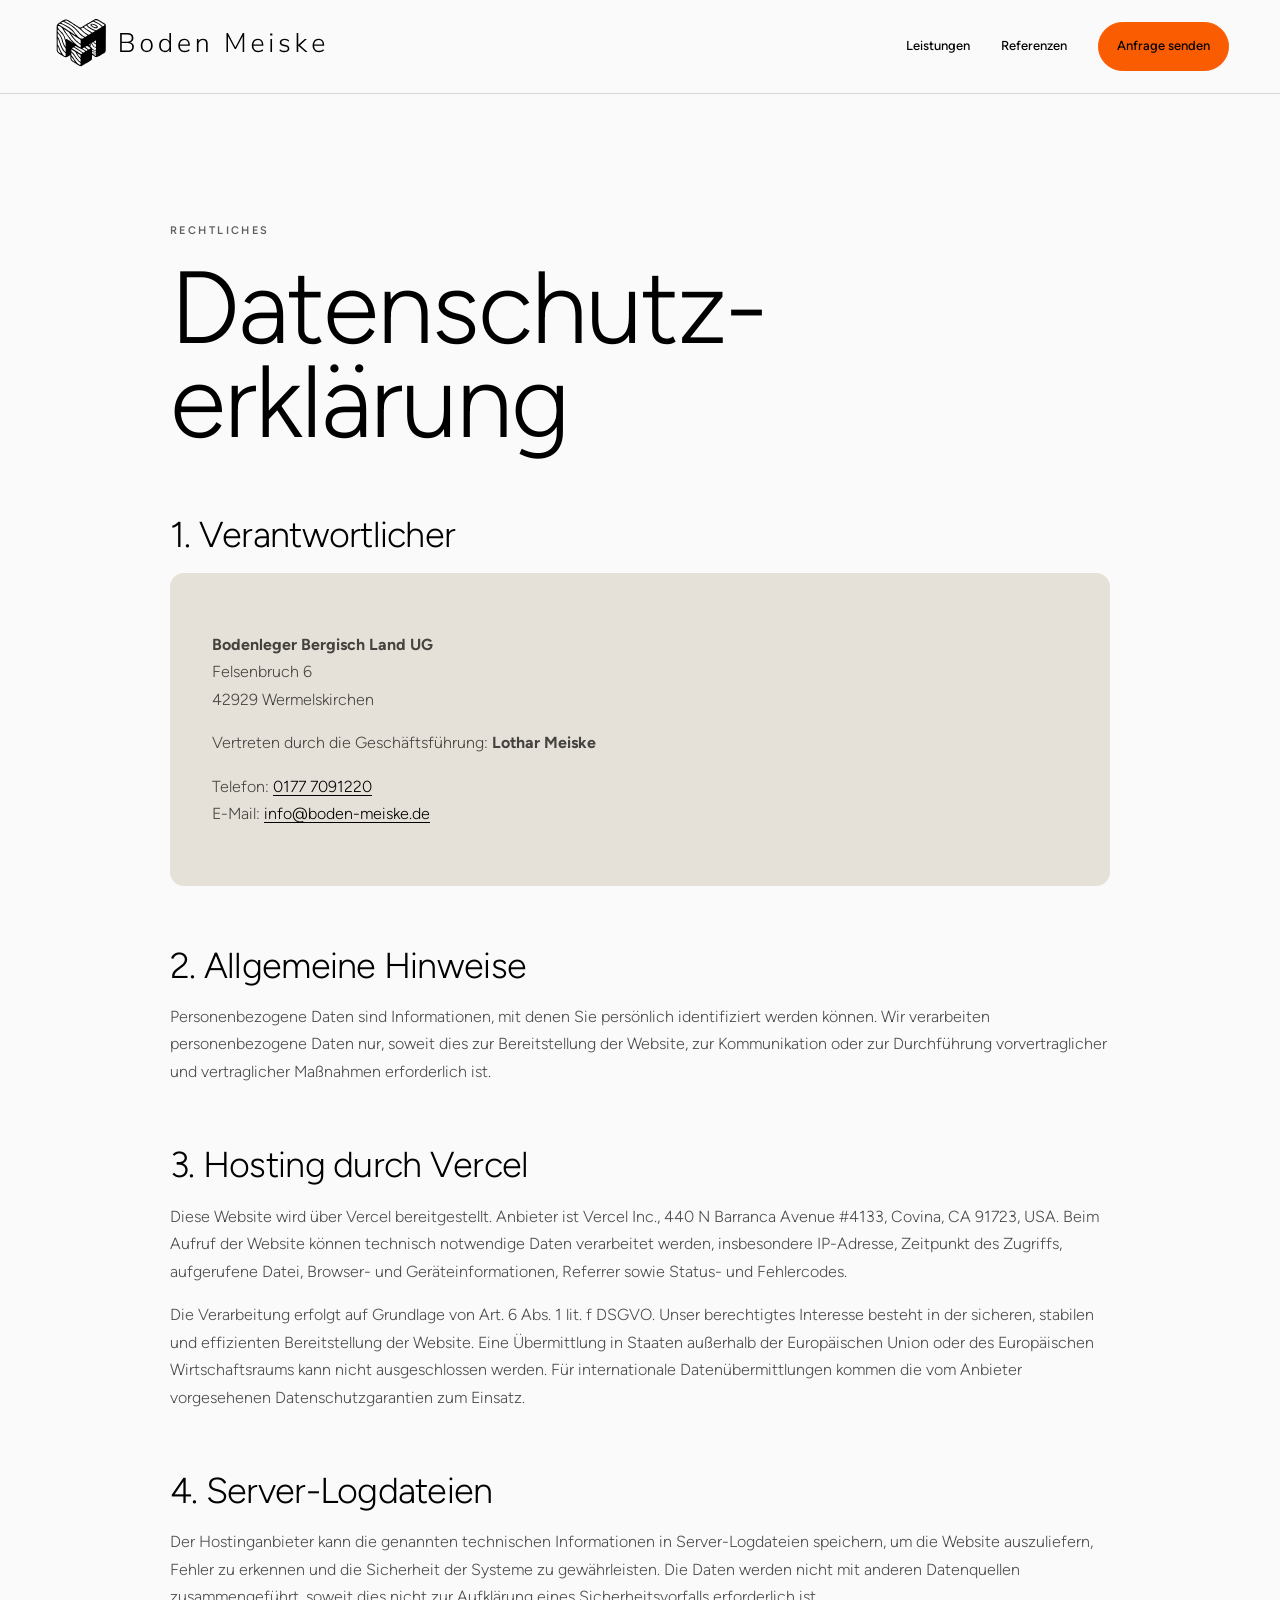
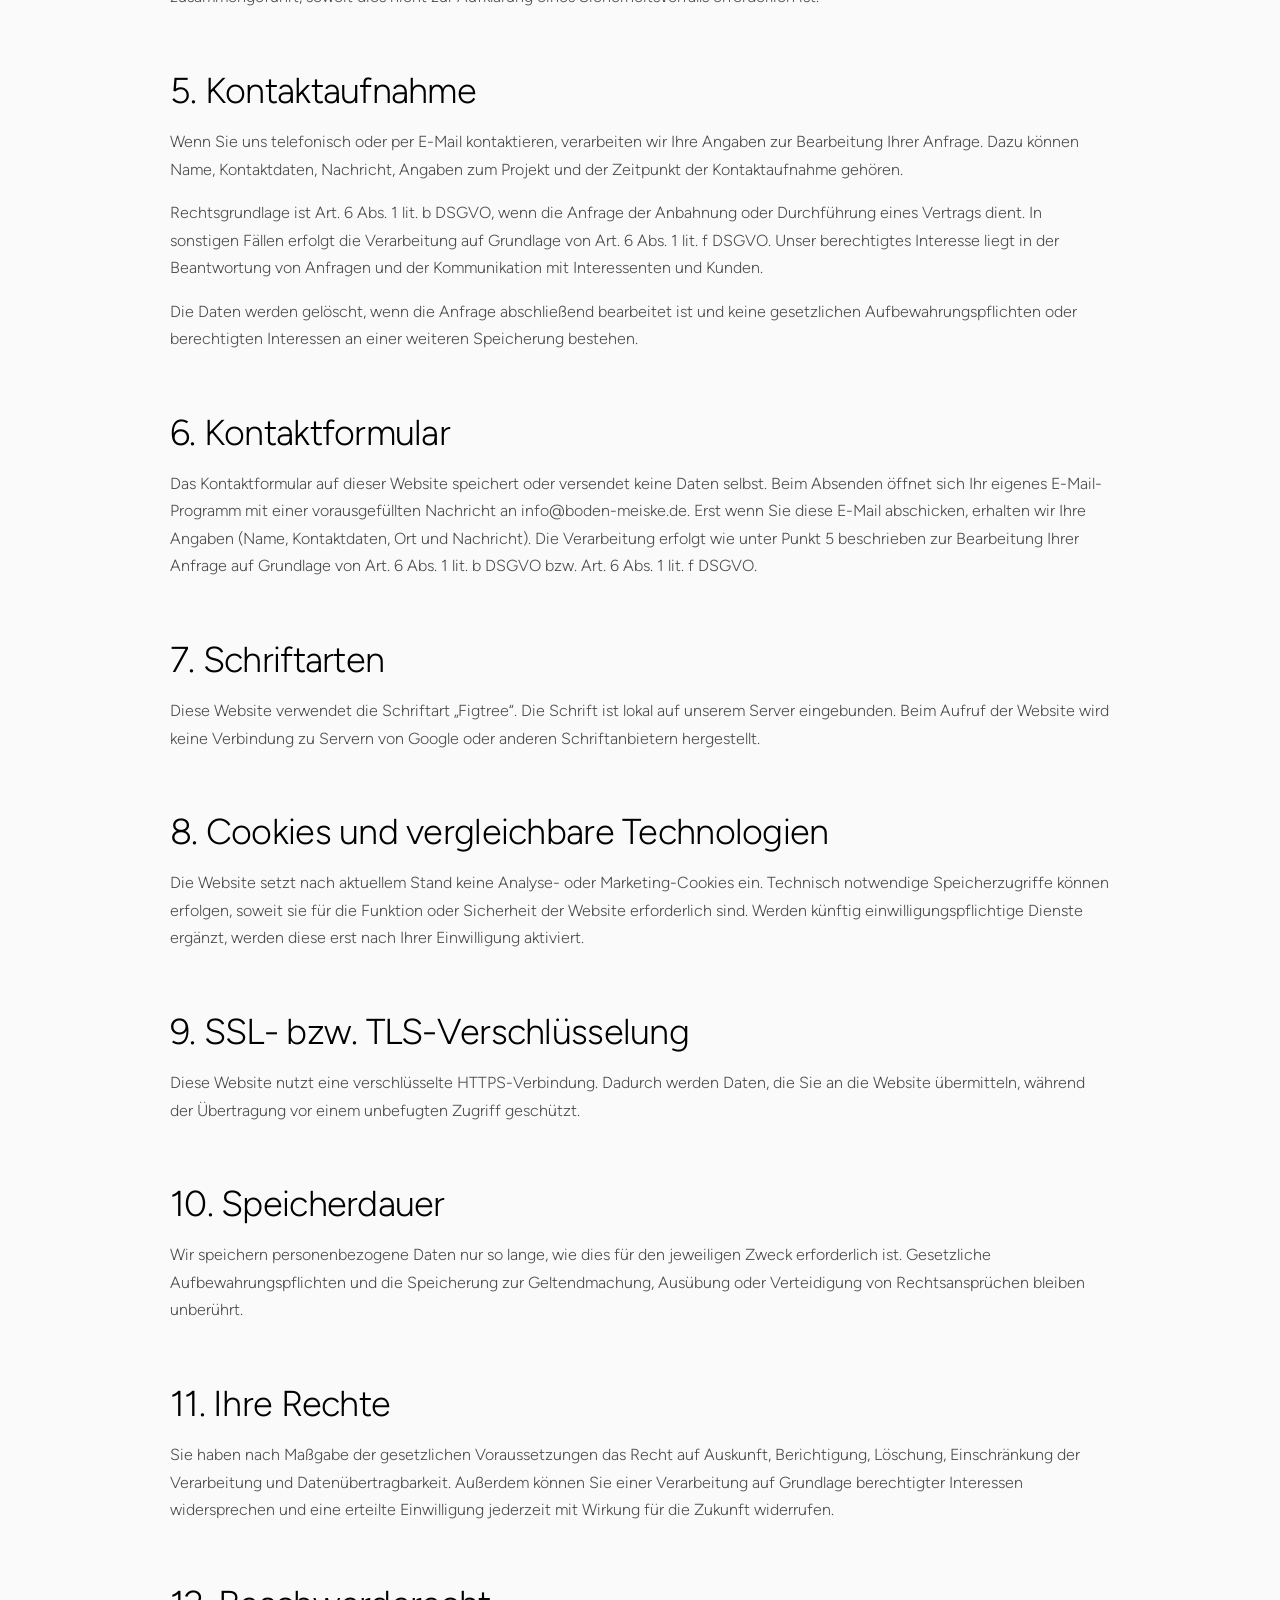
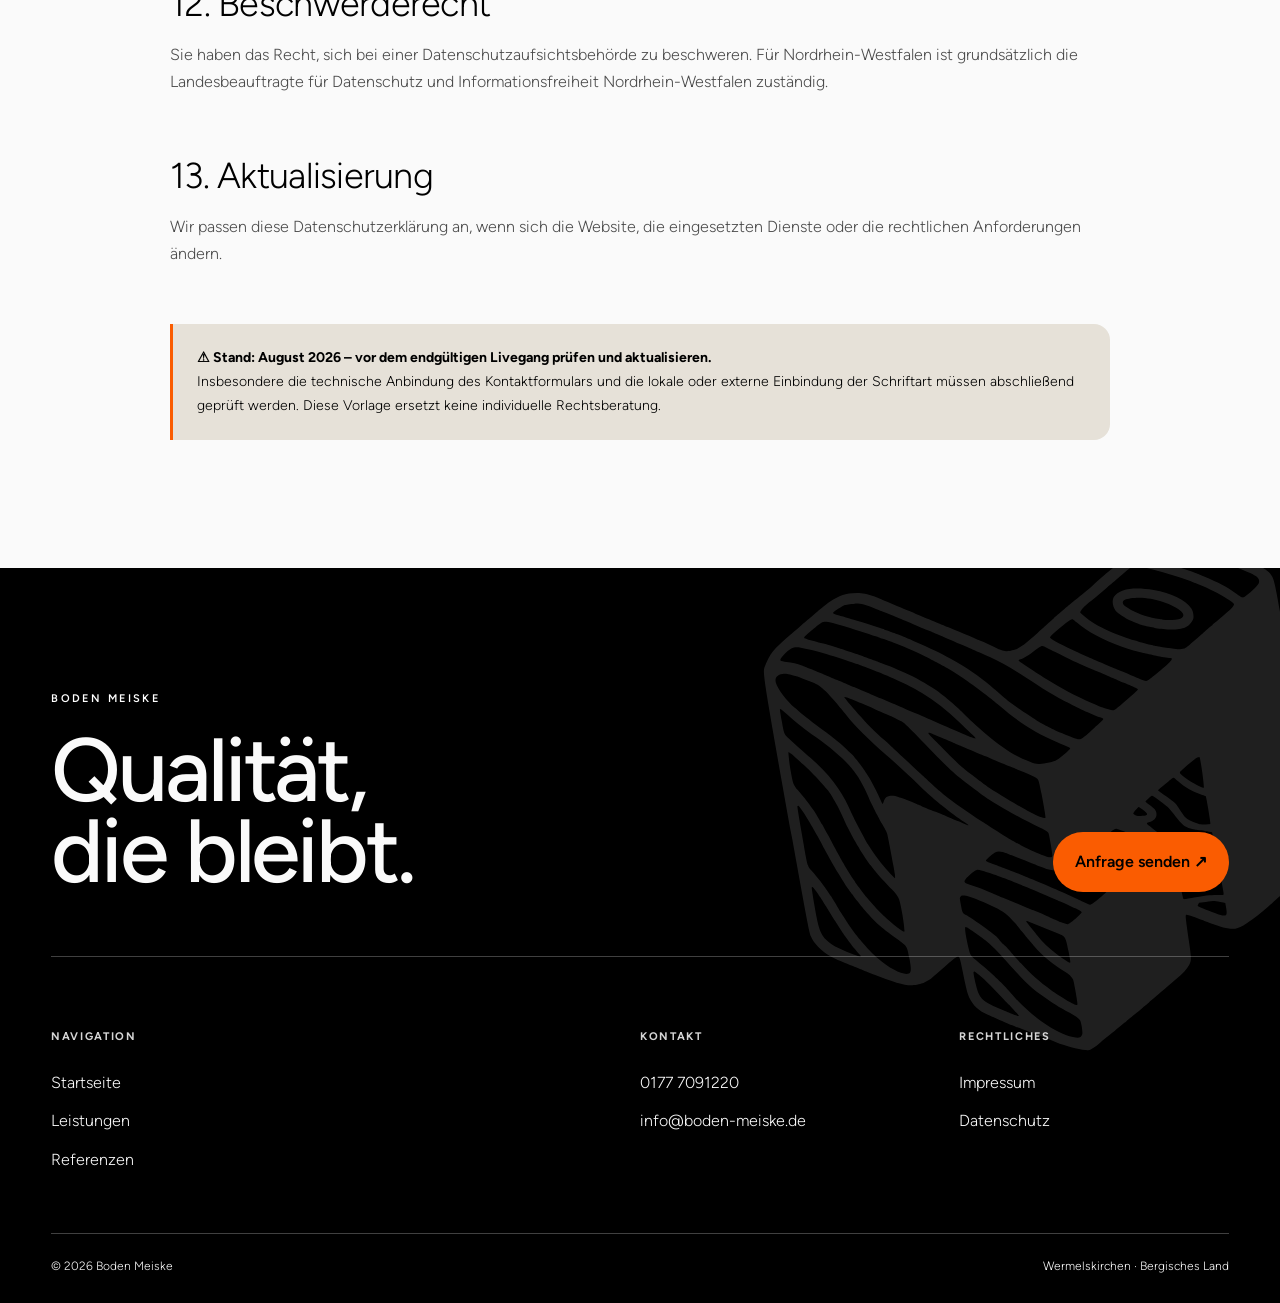
==== datenschutz.html @ 4553335b "v81: Header-Wortmarke weiter gesperrt (Nunito Sans Light), Logo-Cache-Version, Intro-Zitat fett ohne" ====
<!doctype html><html lang="de"><head><meta charset="utf-8"><meta name="viewport" content="width=device-width,initial-scale=1"><title>Datenschutz | Boden Meiske</title><meta name="robots" content="index,follow"><link rel="icon" type="image/svg+xml" href="./assets/logos/favicon.svg"><link rel="icon" type="image/png" sizes="32x32" href="./assets/logos/favicon-32.png"><link rel="apple-touch-icon" href="./assets/logos/apple-touch-icon.png"><link rel="stylesheet" href="./legal.css?v=61"></head><body>
<header class="legal-header"><a class="legal-brand" href="./index.html"><img src="./assets/logos/logo-horizontal.svg?v=81" alt="Boden Meiske" width="3152" height="659"></a><nav><a href="./index.html#leistungen">Leistungen</a><a href="./index.html#referenzen">Referenzen</a><a class="legal-cta" href="./index.html#kontakt">Anfrage senden</a></nav></header>
<main class="legal-main"><div class="eyebrow">Rechtliches</div><h1>Datenschutz&shy;erklärung</h1>
<h2>1. Verantwortlicher</h2><div class="legal-box"><p><strong>Bodenleger Bergisch Land UG</strong><br>Felsenbruch 6<br>42929 Wermelskirchen</p><p>Vertreten durch die Geschäftsführung: <strong>Lothar Meiske</strong></p><p>Telefon: <a href="tel:+491777091220">0177 7091220</a><br>E-Mail: <a href="mailto:info@boden-meiske.de">info@boden-meiske.de</a></p></div>
<h2>2. Allgemeine Hinweise</h2><p>Personenbezogene Daten sind Informationen, mit denen Sie persönlich identifiziert werden können. Wir verarbeiten personenbezogene Daten nur, soweit dies zur Bereitstellung der Website, zur Kommunikation oder zur Durchführung vorvertraglicher und vertraglicher Maßnahmen erforderlich ist.</p>
<h2>3. Hosting durch Vercel</h2><p>Diese Website wird über Vercel bereitgestellt. Anbieter ist Vercel Inc., 440 N Barranca Avenue #4133, Covina, CA 91723, USA. Beim Aufruf der Website können technisch notwendige Daten verarbeitet werden, insbesondere IP-Adresse, Zeitpunkt des Zugriffs, aufgerufene Datei, Browser- und Geräteinformationen, Referrer sowie Status- und Fehlercodes.</p><p>Die Verarbeitung erfolgt auf Grundlage von Art. 6 Abs. 1 lit. f DSGVO. Unser berechtigtes Interesse besteht in der sicheren, stabilen und effizienten Bereitstellung der Website. Eine Übermittlung in Staaten außerhalb der Europäischen Union oder des Europäischen Wirtschaftsraums kann nicht ausgeschlossen werden. Für internationale Datenübermittlungen kommen die vom Anbieter vorgesehenen Datenschutzgarantien zum Einsatz.</p>
<h2>4. Server-Logdateien</h2><p>Der Hostinganbieter kann die genannten technischen Informationen in Server-Logdateien speichern, um die Website auszuliefern, Fehler zu erkennen und die Sicherheit der Systeme zu gewährleisten. Die Daten werden nicht mit anderen Datenquellen zusammengeführt, soweit dies nicht zur Aufklärung eines Sicherheitsvorfalls erforderlich ist.</p>
<h2>5. Kontaktaufnahme</h2><p>Wenn Sie uns telefonisch oder per E-Mail kontaktieren, verarbeiten wir Ihre Angaben zur Bearbeitung Ihrer Anfrage. Dazu können Name, Kontaktdaten, Nachricht, Angaben zum Projekt und der Zeitpunkt der Kontaktaufnahme gehören.</p><p>Rechtsgrundlage ist Art. 6 Abs. 1 lit. b DSGVO, wenn die Anfrage der Anbahnung oder Durchführung eines Vertrags dient. In sonstigen Fällen erfolgt die Verarbeitung auf Grundlage von Art. 6 Abs. 1 lit. f DSGVO. Unser berechtigtes Interesse liegt in der Beantwortung von Anfragen und der Kommunikation mit Interessenten und Kunden.</p><p>Die Daten werden gelöscht, wenn die Anfrage abschließend bearbeitet ist und keine gesetzlichen Aufbewahrungspflichten oder berechtigten Interessen an einer weiteren Speicherung bestehen.</p>
<h2>6. Kontaktformular</h2><p>Das Kontaktformular auf dieser Website speichert oder versendet keine Daten selbst. Beim Absenden öffnet sich Ihr eigenes E-Mail-Programm mit einer vorausgefüllten Nachricht an info@boden-meiske.de. Erst wenn Sie diese E-Mail abschicken, erhalten wir Ihre Angaben (Name, Kontaktdaten, Ort und Nachricht). Die Verarbeitung erfolgt wie unter Punkt 5 beschrieben zur Bearbeitung Ihrer Anfrage auf Grundlage von Art. 6 Abs. 1 lit. b DSGVO bzw. Art. 6 Abs. 1 lit. f DSGVO.</p><h2>7. Schriftarten</h2><p>Diese Website verwendet die Schriftart „Figtree“. Die Schrift ist lokal auf unserem Server eingebunden. Beim Aufruf der Website wird keine Verbindung zu Servern von Google oder anderen Schriftanbietern hergestellt.</p><h2>8. Cookies und vergleichbare Technologien</h2><p>Die Website setzt nach aktuellem Stand keine Analyse- oder Marketing-Cookies ein. Technisch notwendige Speicherzugriffe können erfolgen, soweit sie für die Funktion oder Sicherheit der Website erforderlich sind. Werden künftig einwilligungspflichtige Dienste ergänzt, werden diese erst nach Ihrer Einwilligung aktiviert.</p>
<h2>9. SSL- bzw. TLS-Verschlüsselung</h2><p>Diese Website nutzt eine verschlüsselte HTTPS-Verbindung. Dadurch werden Daten, die Sie an die Website übermitteln, während der Übertragung vor einem unbefugten Zugriff geschützt.</p>
<h2>10. Speicherdauer</h2><p>Wir speichern personenbezogene Daten nur so lange, wie dies für den jeweiligen Zweck erforderlich ist. Gesetzliche Aufbewahrungspflichten und die Speicherung zur Geltendmachung, Ausübung oder Verteidigung von Rechtsansprüchen bleiben unberührt.</p>
<h2>11. Ihre Rechte</h2><p>Sie haben nach Maßgabe der gesetzlichen Voraussetzungen das Recht auf Auskunft, Berichtigung, Löschung, Einschränkung der Verarbeitung und Datenübertragbarkeit. Außerdem können Sie einer Verarbeitung auf Grundlage berechtigter Interessen widersprechen und eine erteilte Einwilligung jederzeit mit Wirkung für die Zukunft widerrufen.</p>
<h2>12. Beschwerderecht</h2><p>Sie haben das Recht, sich bei einer Datenschutzaufsichtsbehörde zu beschweren. Für Nordrhein-Westfalen ist grundsätzlich die Landesbeauftragte für Datenschutz und Informationsfreiheit Nordrhein-Westfalen zuständig.</p>
<h2>13. Aktualisierung</h2><p>Wir passen diese Datenschutzerklärung an, wenn sich die Website, die eingesetzten Dienste oder die rechtlichen Anforderungen ändern.</p>
<div class="note note-attention"><strong>⚠ Stand: August 2026 – vor dem endgültigen Livegang prüfen und aktualisieren.</strong><br>Insbesondere die technische Anbindung des Kontaktformulars und die lokale oder externe Einbindung der Schriftart müssen abschließend geprüft werden. Diese Vorlage ersetzt keine individuelle Rechtsberatung.</div></main>
<footer class="legal-footer"><img class="legal-footer-symbol" src="./assets/logos/symbol-white.svg" alt="" width="682" height="659" loading="lazy" decoding="async"><div class="legal-footer-top"><div><span class="eyebrow">Boden Meiske</span><h2>Qualität,<br>die bleibt.</h2></div><a class="legal-footer-button" href="./index.html#kontakt">Anfrage senden ↗</a></div><div class="legal-footer-grid"><div><h3>Navigation</h3><a href="./index.html">Startseite</a><a href="./index.html#leistungen">Leistungen</a><a href="./index.html#referenzen">Referenzen</a></div><div><h3>Kontakt</h3><a href="tel:+491777091220">0177 7091220</a><a href="mailto:info@boden-meiske.de">info@boden-meiske.de</a></div><div><h3>Rechtliches</h3><a href="./impressum.html">Impressum</a><a href="./datenschutz.html">Datenschutz</a></div></div><div class="legal-footer-bottom"><span>© 2026 Boden Meiske</span><span>Wermelskirchen · Bergisches Land</span></div></footer><button class="legal-back-to-top" type="button" aria-label="Zurück zum Seitenanfang" title="Nach oben">↑</button><script>const b=document.querySelector('.legal-back-to-top');const u=()=>b.classList.toggle('visible',scrollY>500);addEventListener('scroll',u,{passive:true});u();b.addEventListener('click',()=>scrollTo({top:0,behavior:'smooth'}));</script></body></html>
---- legal.css ----
@font-face{font-family:Figtree;font-style:normal;font-weight:300 900;font-display:swap;src:url('./assets/fonts/figtree-latin.woff2') format('woff2')}@font-face{font-family:Inter;font-style:normal;font-weight:100 900;font-display:swap;src:url('./assets/fonts/inter-latin.woff2') format('woff2')}
:root{--red:#AB3620;--ink:#181A18;--paper:#D8DAD8;--line:rgba(0,0,0,.13);--pad:clamp(22px,4vw,64px)}
*{box-sizing:border-box}img{max-width:100%;height:auto}html{scroll-behavior:smooth}body{margin:0;background:var(--paper);color:var(--ink);font-family:Figtree,Arial,sans-serif;line-height:1.72;-webkit-font-smoothing:antialiased}a{color:inherit;text-decoration:none}.legal-header{height:94px;padding:18px var(--pad);display:flex;justify-content:space-between;align-items:center;border-bottom:1px solid var(--line);background:rgba(216,218,216,.94);backdrop-filter:blur(18px);position:sticky;top:0;z-index:50}.legal-brand img{width:clamp(230px,22vw,390px);max-height:64px;object-fit:contain;object-position:left}.legal-header nav{display:flex;align-items:center;gap:clamp(18px,2.4vw,38px);font-size:13px;font-weight:500}.legal-header nav a:hover{opacity:.55}.legal-cta{border:1px solid var(--ink);border-radius:999px;padding:12px 18px}.legal-main{width:min(940px,calc(100% - 44px));margin:0 auto;padding:clamp(80px,10vw,140px) 0}.eyebrow{font-size:11px;text-transform:uppercase;letter-spacing:.18em;color:var(--red);font-weight:600}.legal-main h1{hyphens:manual;overflow-wrap:break-word;font-size:clamp(44px,8vw,110px);line-height:.92;letter-spacing:-.04em;font-weight:500;margin:20px 0 64px}.legal-main h2{font-size:clamp(24px,3vw,36px);line-height:1.2;letter-spacing:-.025em;font-weight:500;margin:58px 0 16px}.legal-main h3{font-size:18px;margin:32px 0 10px}.legal-main p,.legal-main li{font-size:16px;color:rgba(0,0,0,.72)}.legal-main a{color:var(--red)}.legal-box{padding:clamp(26px,4vw,42px);background:#fff;border:1px solid var(--line);border-radius:28px;box-shadow:0 25px 70px -58px rgba(0,0,0,.5)}.note{margin-top:56px;padding:22px 24px;border-left:3px solid var(--red);background:rgba(171,54,32,.05);font-size:14px;border-radius:0 16px 16px 0}.note-attention{border-left-color:#ff2d8d;background:rgba(255,45,141,.10);color:#9c1454;box-shadow:0 0 0 1px rgba(255,45,141,.18)}.note-attention strong{color:#a8004f}.legal-footer{position:relative;overflow:hidden;background:var(--ink);color:white;padding:clamp(80px,9vw,130px) var(--pad) 26px}.legal-footer-symbol{position:absolute;width:min(50vw,680px);right:-7%;top:-10%;opacity:.12;transform:rotate(-10deg)}.legal-footer-top{position:relative;display:flex;justify-content:space-between;align-items:end;padding-bottom:64px}.legal-footer-top h2{font-size:clamp(58px,7vw,106px);line-height:.91;letter-spacing:-.035em;font-weight:500;margin:18px 0 0}.legal-footer-top .eyebrow{color:white}.legal-footer-button{background:white;color:var(--ink);border-radius:999px;padding:16px 22px;font-weight:600}.legal-footer-grid{position:relative;display:grid;grid-template-columns:2fr 1fr 1fr;gap:50px;padding:60px 0;border-top:1px solid rgba(255,255,255,.25)}.legal-footer-grid>div{display:flex;flex-direction:column;align-items:flex-start;gap:11px}.legal-footer-grid h3{font-size:11px;text-transform:uppercase;letter-spacing:.15em;opacity:.85}.legal-footer-bottom{display:flex;justify-content:space-between;border-top:1px solid rgba(255,255,255,.25);padding-top:22px;font-size:12px}
@media(max-width:800px){.legal-header{height:76px}.legal-brand img{width:210px}.legal-header nav a:not(.legal-cta){display:none}.legal-main{padding-top:70px}.legal-footer-top{align-items:flex-start;flex-direction:column;gap:36px}.legal-footer-grid{grid-template-columns:1fr 1fr}.legal-footer-symbol{width:80vw}}@media(max-width:560px){.legal-header nav{display:none}.legal-footer-grid{grid-template-columns:1fr}.legal-footer-bottom{flex-direction:column;gap:8px}.legal-footer-button{width:100%;text-align:center}}

.legal-back-to-top{position:fixed;z-index:140;right:clamp(18px,2.5vw,34px);bottom:clamp(18px,2.5vw,34px);width:52px;height:52px;border-radius:50%;border:1px solid rgba(255,255,255,.34);background:#AB3620;color:#fff;font-size:21px;display:grid;place-items:center;box-shadow:0 16px 38px rgba(0,0,0,.18);cursor:pointer;opacity:0;visibility:hidden;transform:translateY(16px) scale(.92);transition:.3s ease}.legal-back-to-top.visible{opacity:1;visibility:visible;transform:none}.legal-back-to-top:hover{transform:translateY(-4px);background:#8E2C1A}@media(max-width:700px){.legal-back-to-top{width:46px;height:46px}}

/* v30 Breite Bildschirme: proportional zur Fensterbreite (Referenz 1440px) */
@media(min-width:1500px){
:root{--u:calc(100vw / 1440);--pad:calc(64 * var(--u))}
.legal-header{height:calc(94 * var(--u))}.legal-brand img{width:calc(317 * var(--u));max-height:calc(64 * var(--u))}
.legal-header nav{font-size:calc(13 * var(--u));gap:calc(38 * var(--u))}
.eyebrow{font-size:calc(11 * var(--u))}
.legal-main{width:calc(940 * var(--u))}
.legal-main h1{font-size:calc(110 * var(--u))}.legal-main h2{font-size:calc(36 * var(--u))}.legal-main p,.legal-main li{font-size:calc(16 * var(--u))}.legal-main h3{font-size:calc(18 * var(--u))}
.legal-footer-grid h3{font-size:calc(11 * var(--u))}.legal-footer-bottom{font-size:calc(12 * var(--u))}
}

/* v61 Palette, hell */
:root{--red:#000;--ink:#000;--paper:#FAFAFA;--line:rgba(0,0,0,.14)}
body{font-weight:300}
.legal-header{background:rgba(250,250,250,.92);border-color:var(--line)}
.legal-cta{background:#FA5C01;color:#000;border-color:#FA5C01}
.legal-main h1,.legal-main h2{font-weight:300;letter-spacing:-.02em}
.legal-main p,.legal-main li{color:rgba(0,0,0,.7)}
.legal-main a{color:#000;text-decoration:underline;text-underline-offset:3px}
.legal-box{background:#E6E1D8;border:0;box-shadow:none;border-radius:14px}
.eyebrow{color:rgba(0,0,0,.62);letter-spacing:.22em}
.note,.note-attention{background:#E6E1D8;border-left-color:#FA5C01;color:#000;box-shadow:none}
.note-attention strong{color:#000}
.legal-footer{background:#000;color:#FAFAFA}
.legal-footer-button{background:#FA5C01;color:#000}
.legal-back-to-top{background:#000;color:#FAFAFA}
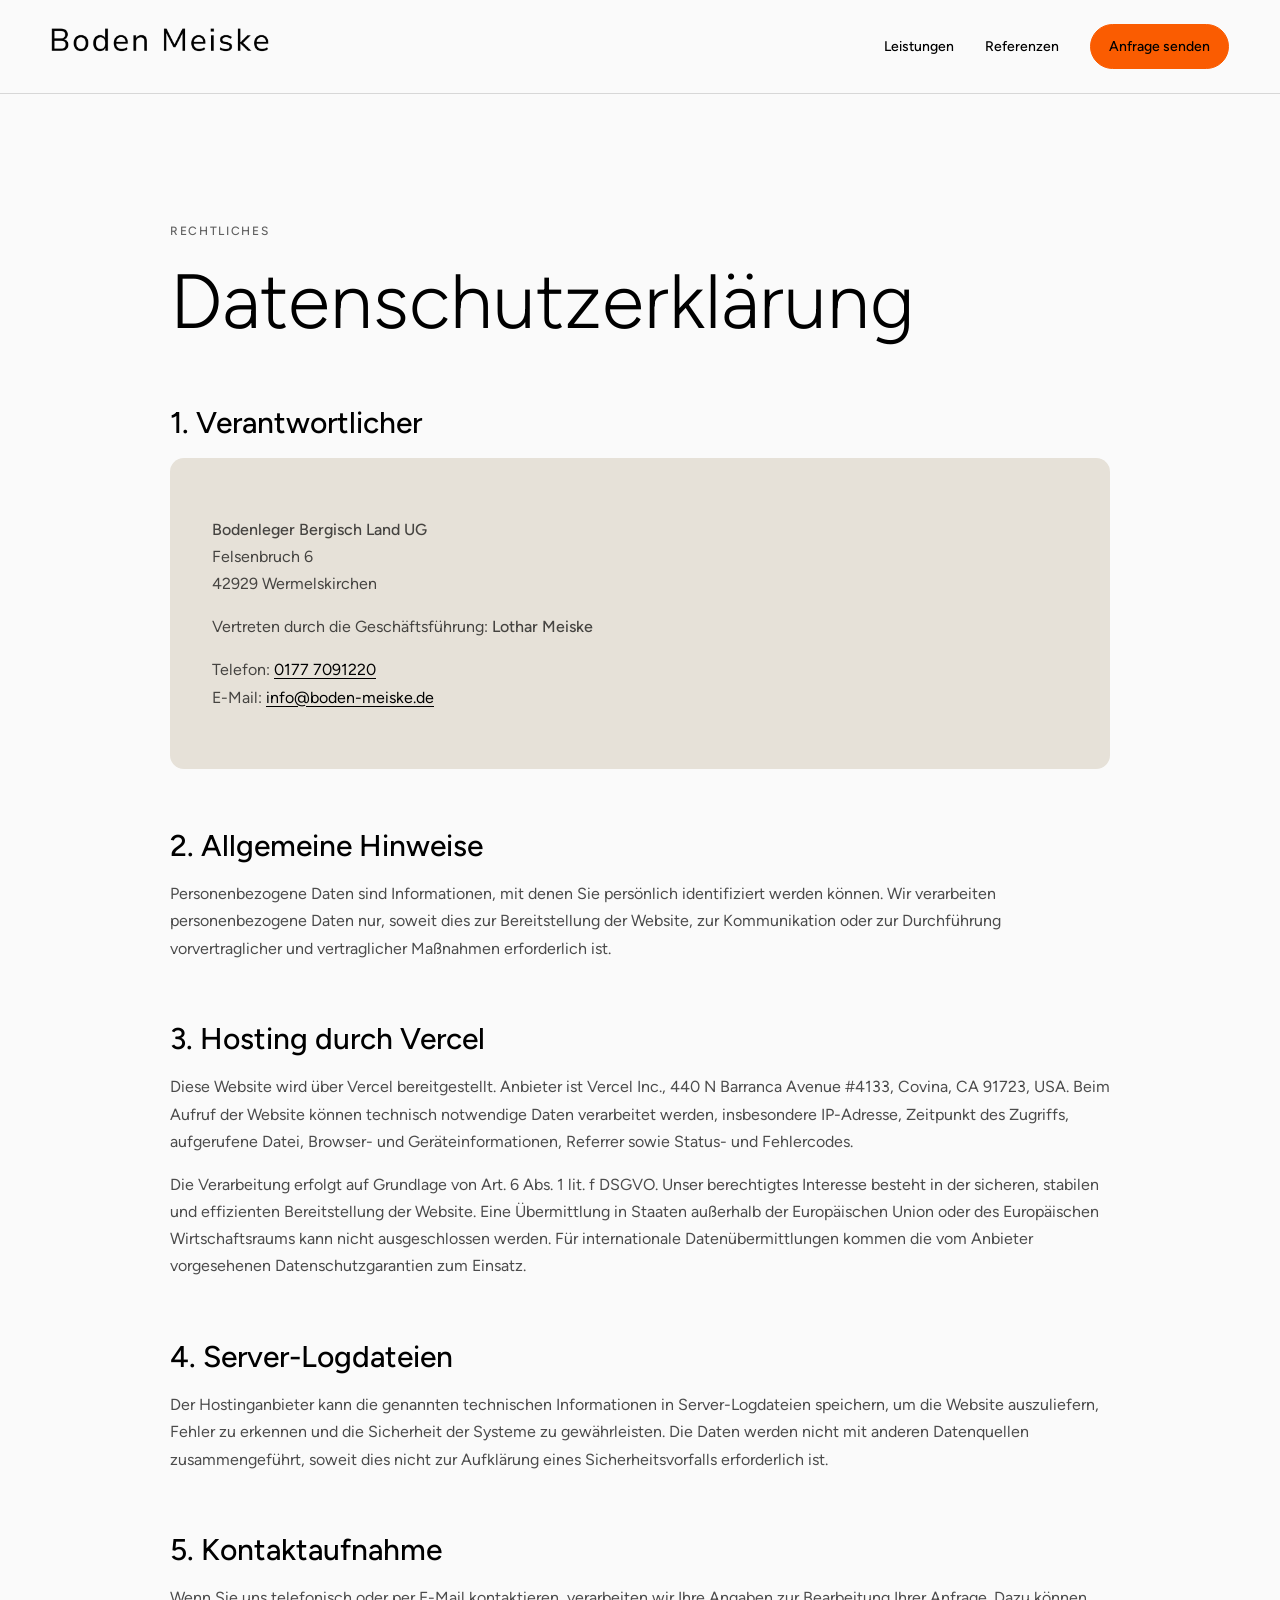
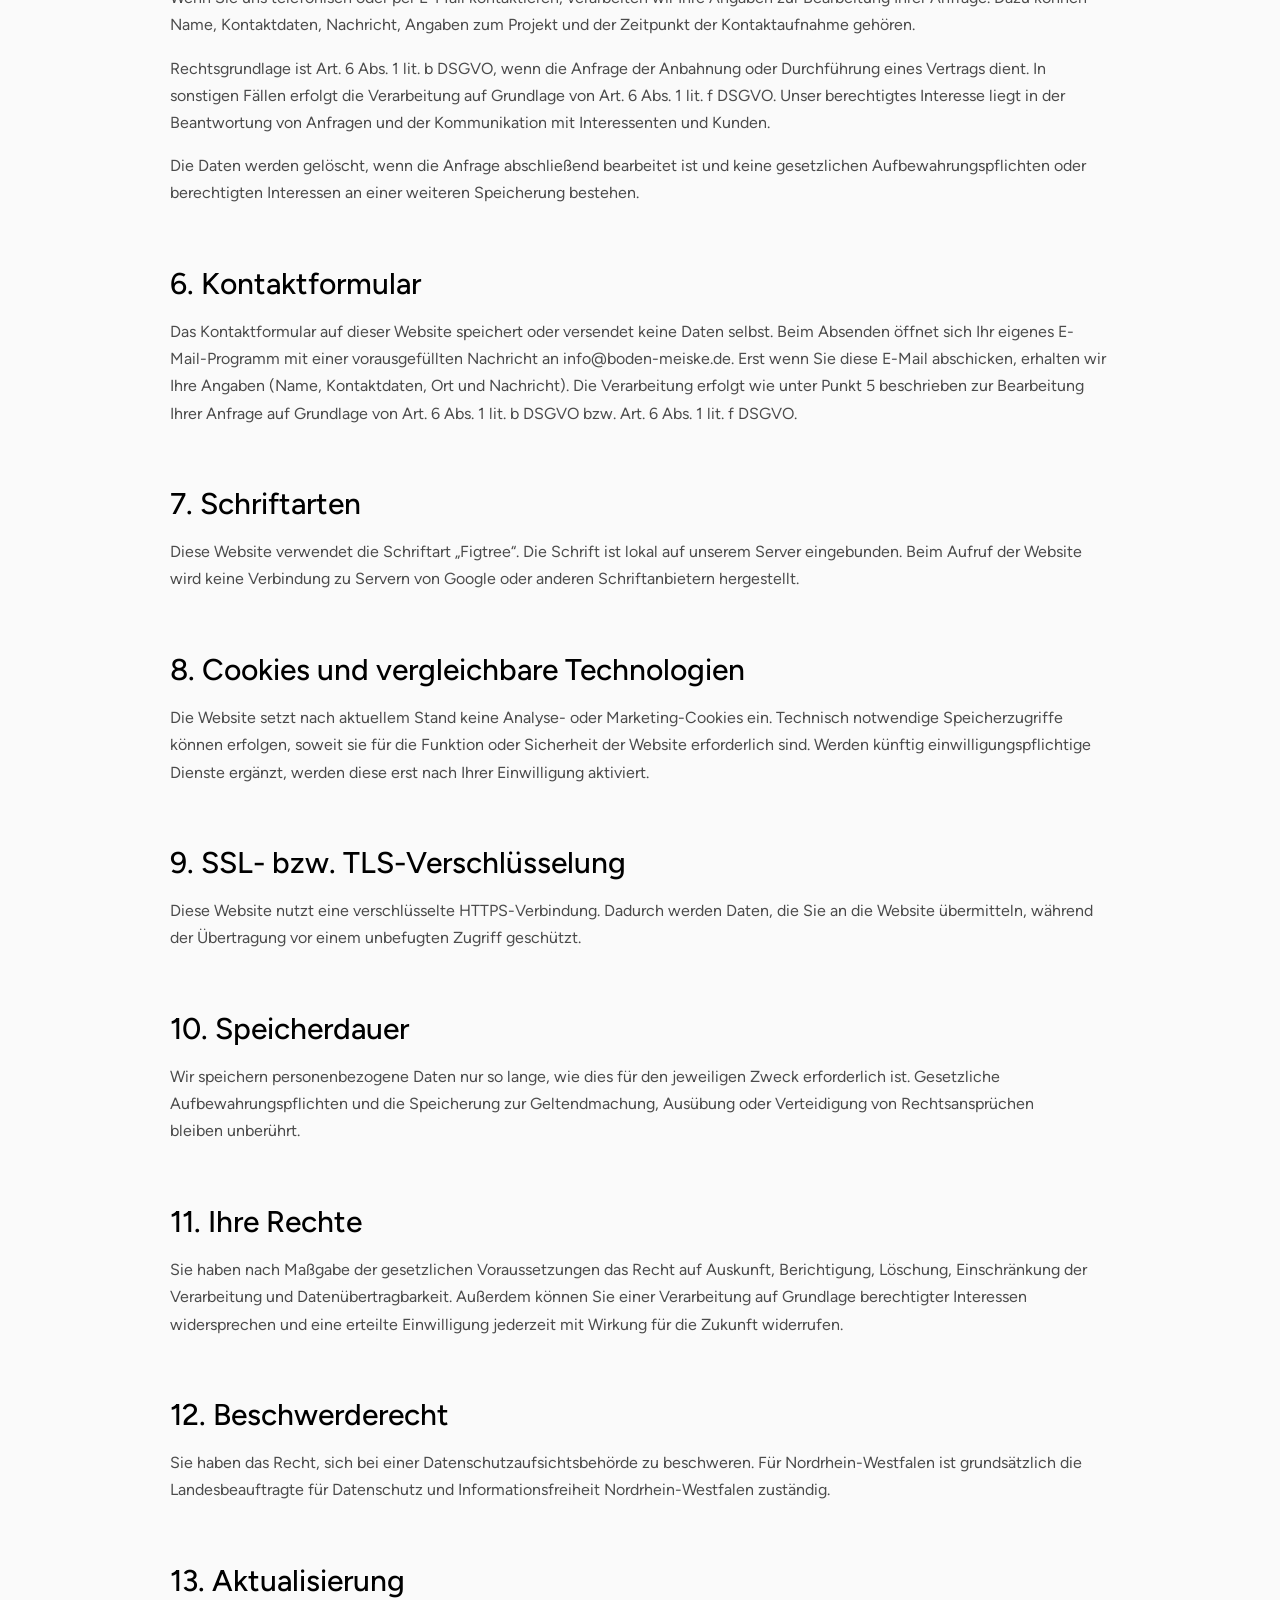
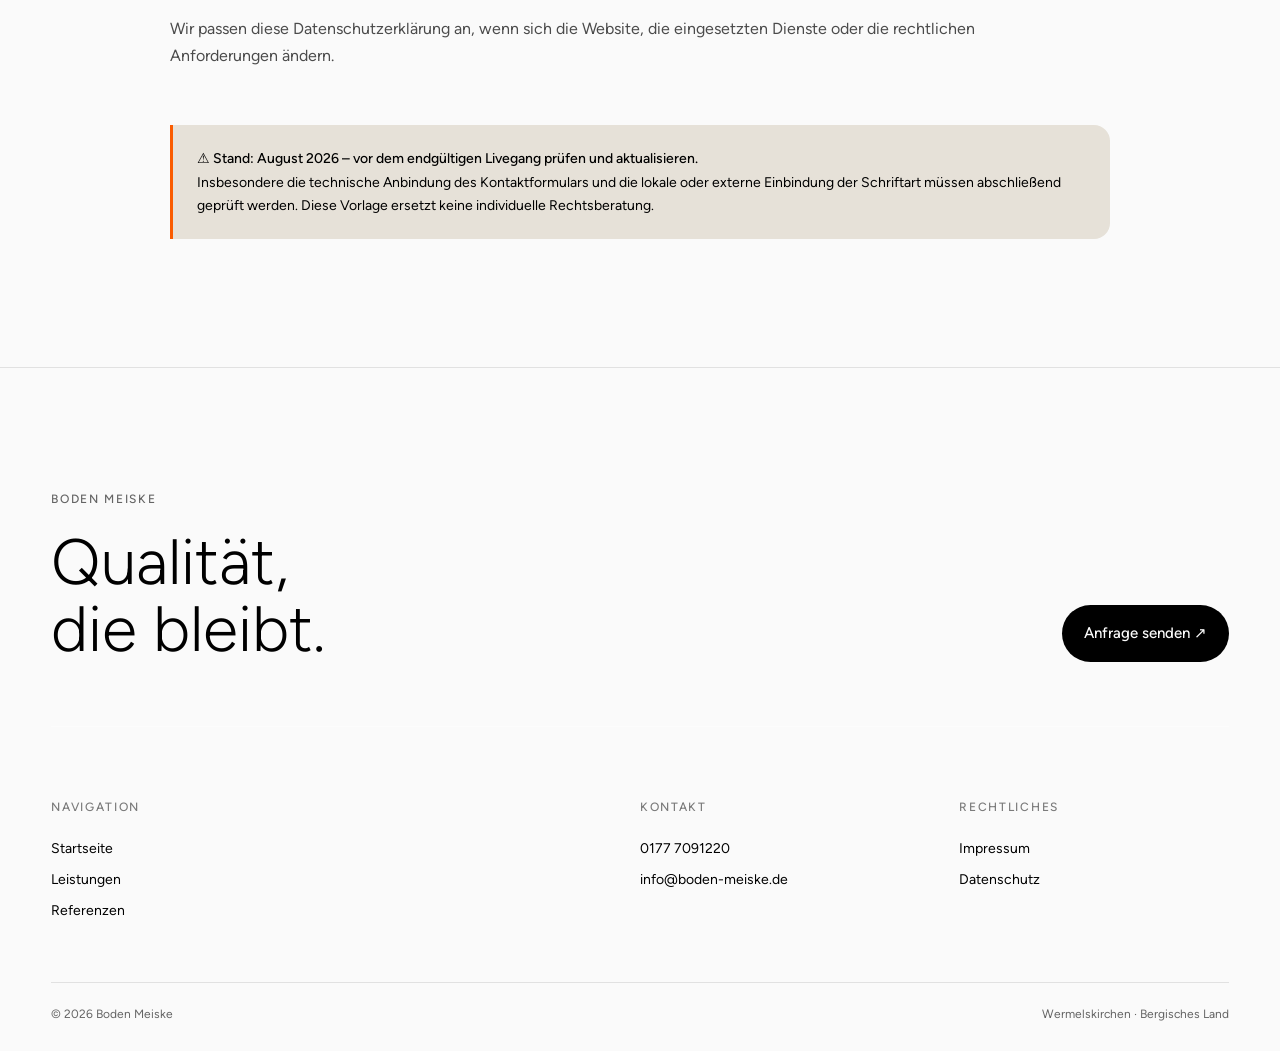
==== commit d436f7c4: "v82–v90: eine Typografie (Figtree 300/400/500), Wortmarke im Header, finale Motion-Politur" ====
--- a/datenschutz.html
+++ b/datenschutz.html
@@ -1,5 +1,5 @@
-<!doctype html><html lang="de"><head><meta charset="utf-8"><meta name="viewport" content="width=device-width,initial-scale=1"><title>Datenschutz | Boden Meiske</title><meta name="robots" content="index,follow"><link rel="icon" type="image/svg+xml" href="./assets/logos/favicon.svg"><link rel="icon" type="image/png" sizes="32x32" href="./assets/logos/favicon-32.png"><link rel="apple-touch-icon" href="./assets/logos/apple-touch-icon.png"><link rel="stylesheet" href="./legal.css?v=61"></head><body>
-<header class="legal-header"><a class="legal-brand" href="./index.html"><img src="./assets/logos/logo-horizontal.svg?v=81" alt="Boden Meiske" width="3152" height="659"></a><nav><a href="./index.html#leistungen">Leistungen</a><a href="./index.html#referenzen">Referenzen</a><a class="legal-cta" href="./index.html#kontakt">Anfrage senden</a></nav></header>
+<!doctype html><html lang="de"><head><meta charset="utf-8"><meta name="viewport" content="width=device-width,initial-scale=1"><title>Datenschutz | Boden Meiske</title><meta name="robots" content="index,follow"><link rel="icon" type="image/svg+xml" href="./assets/logos/favicon.svg"><link rel="icon" type="image/png" sizes="32x32" href="./assets/logos/favicon-32.png"><link rel="apple-touch-icon" href="./assets/logos/apple-touch-icon.png"><link rel="stylesheet" href="./legal.css?v=62"></head><body>
+<header class="legal-header"><a class="legal-brand" href="./index.html"><img src="./assets/logos/wordmark-dark.png?v=83" alt="Boden Meiske" width="1400" height="195"></a><nav><a href="./index.html#leistungen">Leistungen</a><a href="./index.html#referenzen">Referenzen</a><a class="legal-cta" href="./index.html#kontakt">Anfrage senden</a></nav></header>
 <main class="legal-main"><div class="eyebrow">Rechtliches</div><h1>Datenschutz&shy;erklärung</h1>
 <h2>1. Verantwortlicher</h2><div class="legal-box"><p><strong>Bodenleger Bergisch Land UG</strong><br>Felsenbruch 6<br>42929 Wermelskirchen</p><p>Vertreten durch die Geschäftsführung: <strong>Lothar Meiske</strong></p><p>Telefon: <a href="tel:+491777091220">0177 7091220</a><br>E-Mail: <a href="mailto:info@boden-meiske.de">info@boden-meiske.de</a></p></div>
 <h2>2. Allgemeine Hinweise</h2><p>Personenbezogene Daten sind Informationen, mit denen Sie persönlich identifiziert werden können. Wir verarbeiten personenbezogene Daten nur, soweit dies zur Bereitstellung der Website, zur Kommunikation oder zur Durchführung vorvertraglicher und vertraglicher Maßnahmen erforderlich ist.</p>
--- a/legal.css
+++ b/legal.css
@@ -31,3 +31,26 @@
 .legal-footer{background:#000;color:#FAFAFA}
 .legal-footer-button{background:#FA5C01;color:#000}
 .legal-back-to-top{background:#000;color:#FAFAFA}
+
+/* v62: Typografie und Footer an die Startseite angleichen */
+:root{--font-sans:"Figtree",-apple-system,BlinkMacSystemFont,"Segoe UI",Roboto,Arial,sans-serif}
+html,body{font-family:var(--font-sans)}
+body{font-size:17px;font-weight:400;line-height:1.65;letter-spacing:0;-moz-osx-font-smoothing:grayscale}
+h1,h2,h3,h4,h5,h6{text-wrap:balance}
+p,li{text-wrap:pretty}
+strong,b{font-weight:500}
+.legal-brand img{width:clamp(190px,17vw,260px);max-height:none}
+.legal-header nav,.legal-cta{font-size:14px;font-weight:500;line-height:1.4;letter-spacing:0}
+.legal-main .eyebrow,.legal-footer .eyebrow{font-size:12px;font-weight:500;letter-spacing:.14em}
+.legal-main h1{font-size:clamp(40px,6vw,84px);font-weight:300;line-height:1.02;letter-spacing:0}
+.legal-main h2{font-size:clamp(22px,2.4vw,30px);font-weight:500;line-height:1.25;letter-spacing:0}
+.legal-main h3{font-size:18px;font-weight:500;line-height:1.4;letter-spacing:0}
+.legal-main p,.legal-main li{font-size:16px;font-weight:400;line-height:1.7;letter-spacing:0}
+.legal-footer{background:#FAFAFA;color:#000;border-top:1px solid rgba(0,0,0,.1)}
+.legal-footer-symbol{display:none}
+.legal-footer-top .eyebrow{color:rgba(0,0,0,.6)}
+.legal-footer-top h2{font-size:clamp(36px,5vw,72px);font-weight:300;line-height:1.04;letter-spacing:0}
+.legal-footer-button{background:#000;color:#FAFAFA;font-size:15px;font-weight:500;letter-spacing:0}
+.legal-footer-grid h3{font-size:12px;font-weight:500;line-height:1.4;letter-spacing:.14em;color:rgba(0,0,0,.6)}
+.legal-footer-grid a{font-size:14px;font-weight:400;line-height:1.45;letter-spacing:0}
+.legal-footer-bottom{border-top-color:rgba(0,0,0,.1);font-size:12px;font-weight:400;color:rgba(0,0,0,.6)}
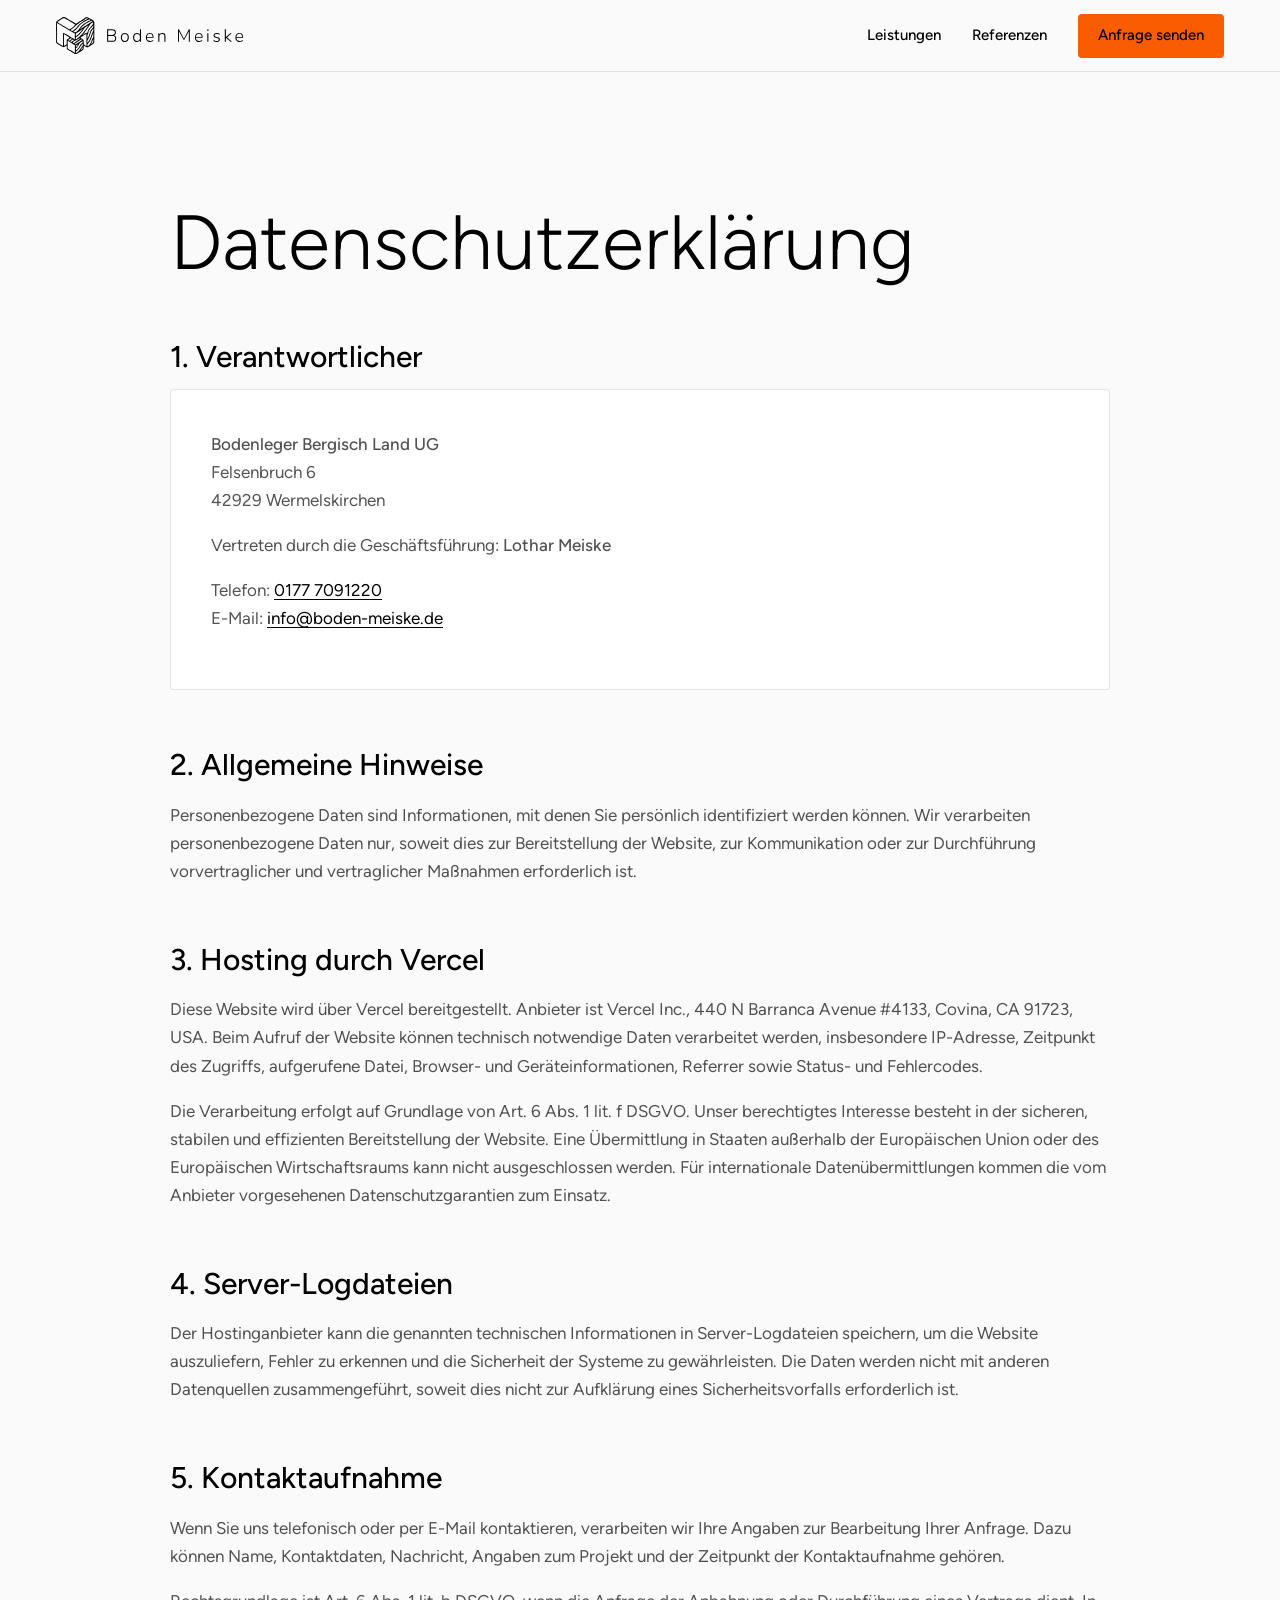
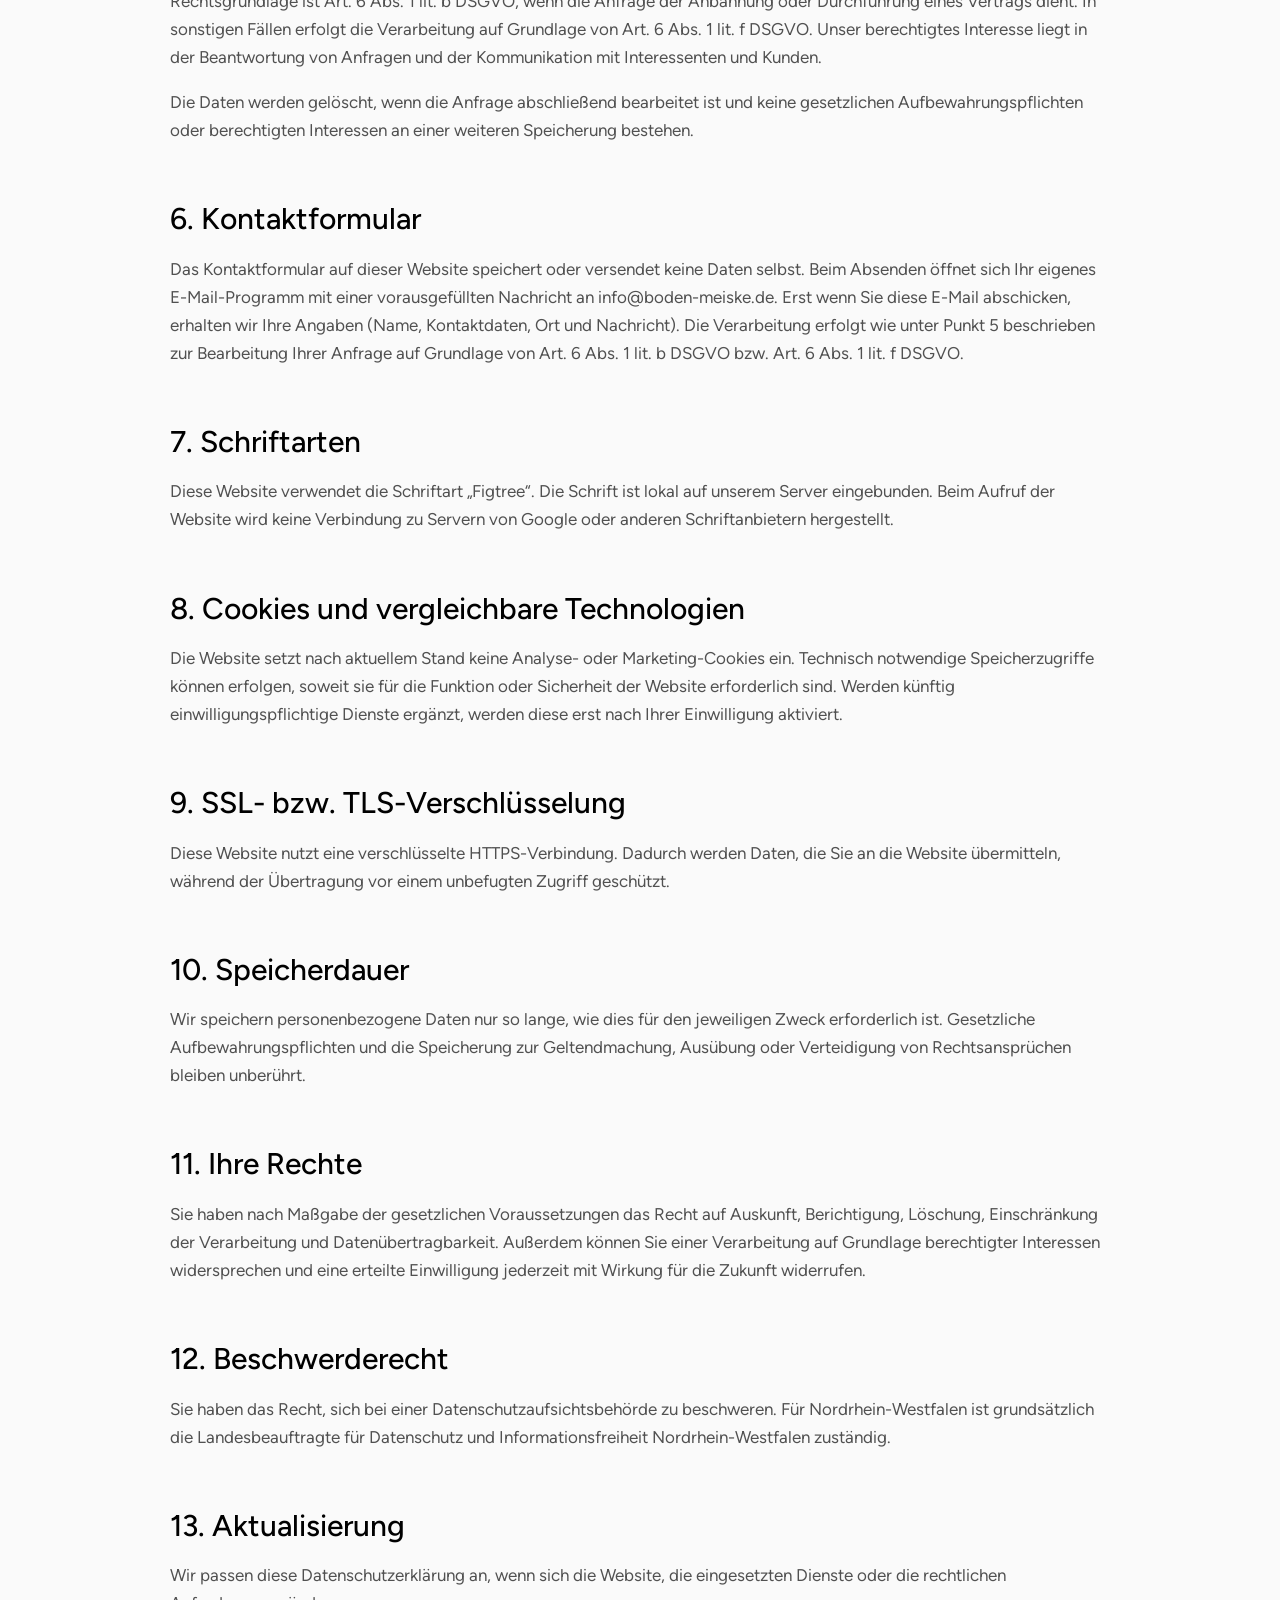
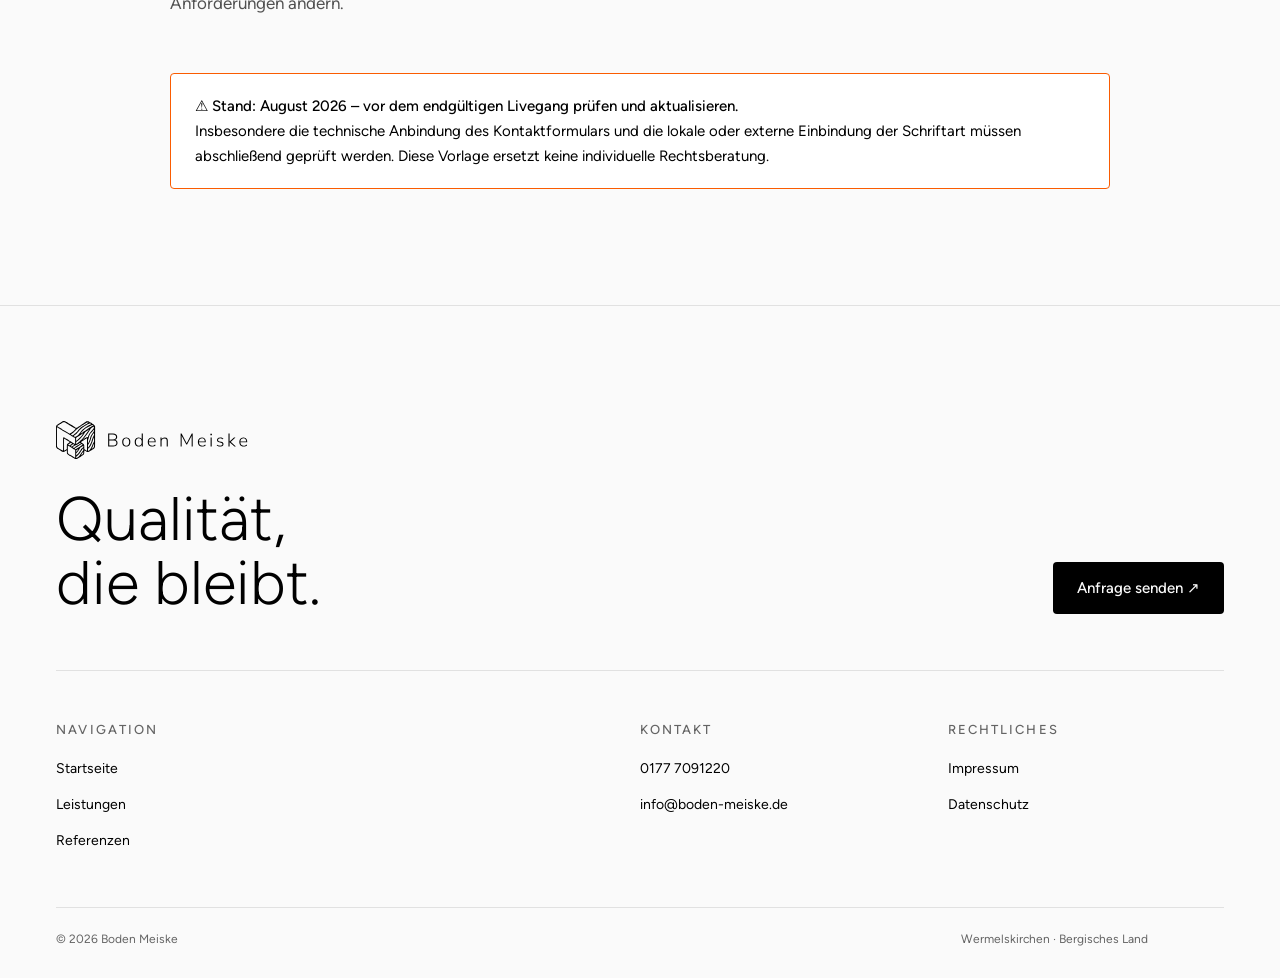
==== commit 432ea8f0: "v100: Relaunch nach Master-Briefing – CSS neu aufgesetzt, SEO-H1 und Hero-CTAs, Logo aus „Logo rund“" ====
--- a/datenschutz.html
+++ b/datenschutz.html
@@ -1,6 +1,6 @@
-<!doctype html><html lang="de"><head><meta charset="utf-8"><meta name="viewport" content="width=device-width,initial-scale=1"><title>Datenschutz | Boden Meiske</title><meta name="robots" content="index,follow"><link rel="icon" type="image/svg+xml" href="./assets/logos/favicon.svg"><link rel="icon" type="image/png" sizes="32x32" href="./assets/logos/favicon-32.png"><link rel="apple-touch-icon" href="./assets/logos/apple-touch-icon.png"><link rel="stylesheet" href="./legal.css?v=62"></head><body>
-<header class="legal-header"><a class="legal-brand" href="./index.html"><img src="./assets/logos/wordmark-dark.png?v=83" alt="Boden Meiske" width="1400" height="195"></a><nav><a href="./index.html#leistungen">Leistungen</a><a href="./index.html#referenzen">Referenzen</a><a class="legal-cta" href="./index.html#kontakt">Anfrage senden</a></nav></header>
-<main class="legal-main"><div class="eyebrow">Rechtliches</div><h1>Datenschutz&shy;erklärung</h1>
+<!doctype html><html lang="de"><head><meta charset="utf-8"><meta name="viewport" content="width=device-width,initial-scale=1"><title>Datenschutz | Boden Meiske</title><meta name="robots" content="index,follow"><link rel="icon" type="image/png" sizes="32x32" href="./assets/logos/favicon-32.png?v=100"><link rel="apple-touch-icon" href="./assets/logos/apple-touch-icon.png?v=100"><link rel="stylesheet" href="./legal.css?v=100"></head><body>
+<header class="legal-header"><a class="legal-brand" href="./index.html" aria-label="Boden Meiske – zur Startseite"><span class="brand-logo" aria-hidden="true"></span></a><nav><a href="./index.html#leistungen">Leistungen</a><a href="./index.html#referenzen">Referenzen</a><a class="legal-cta" href="./index.html#kontakt">Anfrage senden</a></nav></header>
+<main class="legal-main"><h1>Datenschutz&shy;erklärung</h1>
 <h2>1. Verantwortlicher</h2><div class="legal-box"><p><strong>Bodenleger Bergisch Land UG</strong><br>Felsenbruch 6<br>42929 Wermelskirchen</p><p>Vertreten durch die Geschäftsführung: <strong>Lothar Meiske</strong></p><p>Telefon: <a href="tel:+491777091220">0177 7091220</a><br>E-Mail: <a href="mailto:info@boden-meiske.de">info@boden-meiske.de</a></p></div>
 <h2>2. Allgemeine Hinweise</h2><p>Personenbezogene Daten sind Informationen, mit denen Sie persönlich identifiziert werden können. Wir verarbeiten personenbezogene Daten nur, soweit dies zur Bereitstellung der Website, zur Kommunikation oder zur Durchführung vorvertraglicher und vertraglicher Maßnahmen erforderlich ist.</p>
 <h2>3. Hosting durch Vercel</h2><p>Diese Website wird über Vercel bereitgestellt. Anbieter ist Vercel Inc., 440 N Barranca Avenue #4133, Covina, CA 91723, USA. Beim Aufruf der Website können technisch notwendige Daten verarbeitet werden, insbesondere IP-Adresse, Zeitpunkt des Zugriffs, aufgerufene Datei, Browser- und Geräteinformationen, Referrer sowie Status- und Fehlercodes.</p><p>Die Verarbeitung erfolgt auf Grundlage von Art. 6 Abs. 1 lit. f DSGVO. Unser berechtigtes Interesse besteht in der sicheren, stabilen und effizienten Bereitstellung der Website. Eine Übermittlung in Staaten außerhalb der Europäischen Union oder des Europäischen Wirtschaftsraums kann nicht ausgeschlossen werden. Für internationale Datenübermittlungen kommen die vom Anbieter vorgesehenen Datenschutzgarantien zum Einsatz.</p>
@@ -13,4 +13,4 @@
 <h2>12. Beschwerderecht</h2><p>Sie haben das Recht, sich bei einer Datenschutzaufsichtsbehörde zu beschweren. Für Nordrhein-Westfalen ist grundsätzlich die Landesbeauftragte für Datenschutz und Informationsfreiheit Nordrhein-Westfalen zuständig.</p>
 <h2>13. Aktualisierung</h2><p>Wir passen diese Datenschutzerklärung an, wenn sich die Website, die eingesetzten Dienste oder die rechtlichen Anforderungen ändern.</p>
 <div class="note note-attention"><strong>⚠ Stand: August 2026 – vor dem endgültigen Livegang prüfen und aktualisieren.</strong><br>Insbesondere die technische Anbindung des Kontaktformulars und die lokale oder externe Einbindung der Schriftart müssen abschließend geprüft werden. Diese Vorlage ersetzt keine individuelle Rechtsberatung.</div></main>
-<footer class="legal-footer"><img class="legal-footer-symbol" src="./assets/logos/symbol-white.svg" alt="" width="682" height="659" loading="lazy" decoding="async"><div class="legal-footer-top"><div><span class="eyebrow">Boden Meiske</span><h2>Qualität,<br>die bleibt.</h2></div><a class="legal-footer-button" href="./index.html#kontakt">Anfrage senden ↗</a></div><div class="legal-footer-grid"><div><h3>Navigation</h3><a href="./index.html">Startseite</a><a href="./index.html#leistungen">Leistungen</a><a href="./index.html#referenzen">Referenzen</a></div><div><h3>Kontakt</h3><a href="tel:+491777091220">0177 7091220</a><a href="mailto:info@boden-meiske.de">info@boden-meiske.de</a></div><div><h3>Rechtliches</h3><a href="./impressum.html">Impressum</a><a href="./datenschutz.html">Datenschutz</a></div></div><div class="legal-footer-bottom"><span>© 2026 Boden Meiske</span><span>Wermelskirchen · Bergisches Land</span></div></footer><button class="legal-back-to-top" type="button" aria-label="Zurück zum Seitenanfang" title="Nach oben">↑</button><script>const b=document.querySelector('.legal-back-to-top');const u=()=>b.classList.toggle('visible',scrollY>500);addEventListener('scroll',u,{passive:true});u();b.addEventListener('click',()=>scrollTo({top:0,behavior:'smooth'}));</script></body></html>
+<footer class="legal-footer"><div class="legal-footer-top"><div><span class="brand-logo" role="img" aria-label="Boden Meiske"></span><h2>Qualität,<br>die bleibt.</h2></div><a class="legal-footer-button" href="./index.html#kontakt">Anfrage senden ↗</a></div><div class="legal-footer-grid"><div><h3>Navigation</h3><a href="./index.html">Startseite</a><a href="./index.html#leistungen">Leistungen</a><a href="./index.html#referenzen">Referenzen</a></div><div><h3>Kontakt</h3><a href="tel:+491777091220">0177 7091220</a><a href="mailto:info@boden-meiske.de">info@boden-meiske.de</a></div><div><h3>Rechtliches</h3><a href="./impressum.html">Impressum</a><a href="./datenschutz.html">Datenschutz</a></div></div><div class="legal-footer-bottom"><span>© 2026 Boden Meiske</span><span>Wermelskirchen · Bergisches Land</span></div></footer><button class="legal-back-to-top" type="button" aria-label="Zurück zum Seitenanfang" title="Nach oben">↑</button><script>const b=document.querySelector('.legal-back-to-top');const u=()=>b.classList.toggle('visible',scrollY>500);addEventListener('scroll',u,{passive:true});u();b.addEventListener('click',()=>scrollTo({top:0,behavior:matchMedia('(prefers-reduced-motion: reduce)').matches?'auto':'smooth'}));</script></body></html>
--- a/legal.css
+++ b/legal.css
@@ -1,56 +1,49 @@
-@font-face{font-family:Figtree;font-style:normal;font-weight:300 900;font-display:swap;src:url('./assets/fonts/figtree-latin.woff2') format('woff2')}@font-face{font-family:Inter;font-style:normal;font-weight:100 900;font-display:swap;src:url('./assets/fonts/inter-latin.woff2') format('woff2')}
-:root{--red:#AB3620;--ink:#181A18;--paper:#D8DAD8;--line:rgba(0,0,0,.13);--pad:clamp(22px,4vw,64px)}
-*{box-sizing:border-box}img{max-width:100%;height:auto}html{scroll-behavior:smooth}body{margin:0;background:var(--paper);color:var(--ink);font-family:Figtree,Arial,sans-serif;line-height:1.72;-webkit-font-smoothing:antialiased}a{color:inherit;text-decoration:none}.legal-header{height:94px;padding:18px var(--pad);display:flex;justify-content:space-between;align-items:center;border-bottom:1px solid var(--line);background:rgba(216,218,216,.94);backdrop-filter:blur(18px);position:sticky;top:0;z-index:50}.legal-brand img{width:clamp(230px,22vw,390px);max-height:64px;object-fit:contain;object-position:left}.legal-header nav{display:flex;align-items:center;gap:clamp(18px,2.4vw,38px);font-size:13px;font-weight:500}.legal-header nav a:hover{opacity:.55}.legal-cta{border:1px solid var(--ink);border-radius:999px;padding:12px 18px}.legal-main{width:min(940px,calc(100% - 44px));margin:0 auto;padding:clamp(80px,10vw,140px) 0}.eyebrow{font-size:11px;text-transform:uppercase;letter-spacing:.18em;color:var(--red);font-weight:600}.legal-main h1{hyphens:manual;overflow-wrap:break-word;font-size:clamp(44px,8vw,110px);line-height:.92;letter-spacing:-.04em;font-weight:500;margin:20px 0 64px}.legal-main h2{font-size:clamp(24px,3vw,36px);line-height:1.2;letter-spacing:-.025em;font-weight:500;margin:58px 0 16px}.legal-main h3{font-size:18px;margin:32px 0 10px}.legal-main p,.legal-main li{font-size:16px;color:rgba(0,0,0,.72)}.legal-main a{color:var(--red)}.legal-box{padding:clamp(26px,4vw,42px);background:#fff;border:1px solid var(--line);border-radius:28px;box-shadow:0 25px 70px -58px rgba(0,0,0,.5)}.note{margin-top:56px;padding:22px 24px;border-left:3px solid var(--red);background:rgba(171,54,32,.05);font-size:14px;border-radius:0 16px 16px 0}.note-attention{border-left-color:#ff2d8d;background:rgba(255,45,141,.10);color:#9c1454;box-shadow:0 0 0 1px rgba(255,45,141,.18)}.note-attention strong{color:#a8004f}.legal-footer{position:relative;overflow:hidden;background:var(--ink);color:white;padding:clamp(80px,9vw,130px) var(--pad) 26px}.legal-footer-symbol{position:absolute;width:min(50vw,680px);right:-7%;top:-10%;opacity:.12;transform:rotate(-10deg)}.legal-footer-top{position:relative;display:flex;justify-content:space-between;align-items:end;padding-bottom:64px}.legal-footer-top h2{font-size:clamp(58px,7vw,106px);line-height:.91;letter-spacing:-.035em;font-weight:500;margin:18px 0 0}.legal-footer-top .eyebrow{color:white}.legal-footer-button{background:white;color:var(--ink);border-radius:999px;padding:16px 22px;font-weight:600}.legal-footer-grid{position:relative;display:grid;grid-template-columns:2fr 1fr 1fr;gap:50px;padding:60px 0;border-top:1px solid rgba(255,255,255,.25)}.legal-footer-grid>div{display:flex;flex-direction:column;align-items:flex-start;gap:11px}.legal-footer-grid h3{font-size:11px;text-transform:uppercase;letter-spacing:.15em;opacity:.85}.legal-footer-bottom{display:flex;justify-content:space-between;border-top:1px solid rgba(255,255,255,.25);padding-top:22px;font-size:12px}
-@media(max-width:800px){.legal-header{height:76px}.legal-brand img{width:210px}.legal-header nav a:not(.legal-cta){display:none}.legal-main{padding-top:70px}.legal-footer-top{align-items:flex-start;flex-direction:column;gap:36px}.legal-footer-grid{grid-template-columns:1fr 1fr}.legal-footer-symbol{width:80vw}}@media(max-width:560px){.legal-header nav{display:none}.legal-footer-grid{grid-template-columns:1fr}.legal-footer-bottom{flex-direction:column;gap:8px}.legal-footer-button{width:100%;text-align:center}}
+/* Boden Meiske – Rechtsseiten v100: gleiche Tokens wie css/site.css, ohne Motion */
+@font-face{font-family:Figtree;font-style:normal;font-weight:300 900;font-display:swap;src:url('./assets/fonts/figtree-latin.woff2') format('woff2')}
+:root{--bg:#FAFAFA;--surface:#FFFFFF;--ink:#000;--ink-hover:#2F2F2F;--ink-2:rgba(0,0,0,.68);--ink-3:rgba(0,0,0,.6);--line:rgba(0,0,0,.1);--accent:#FA5C01;--accent-hover:#FF9A60;
+--font:"Figtree",-apple-system,BlinkMacSystemFont,"Segoe UI",Roboto,Arial,sans-serif;--pad:clamp(20px,4.4vw,72px);--edge:max(var(--pad),calc((100vw - 1600px) / 2));--radius:4px;--ease:cubic-bezier(.2,.7,.2,1);--dur-fast:200ms}
+*,*::before,*::after{box-sizing:border-box}
+html{scroll-behavior:smooth;background:var(--bg)}
+body{margin:0;background:var(--bg);color:var(--ink);font-family:var(--font);font-size:17px;font-weight:400;line-height:1.65;-webkit-font-smoothing:antialiased;-moz-osx-font-smoothing:grayscale}
+img{display:block;max-width:100%;height:auto}
+a{color:inherit;text-decoration:none}
+h1,h2,h3{text-wrap:balance}
+p,li{text-wrap:pretty}
+b,strong{font-weight:500}
+:where(a,button):focus-visible{outline:2px solid currentColor;outline-offset:3px;border-radius:2px}
 
-.legal-back-to-top{position:fixed;z-index:140;right:clamp(18px,2.5vw,34px);bottom:clamp(18px,2.5vw,34px);width:52px;height:52px;border-radius:50%;border:1px solid rgba(255,255,255,.34);background:#AB3620;color:#fff;font-size:21px;display:grid;place-items:center;box-shadow:0 16px 38px rgba(0,0,0,.18);cursor:pointer;opacity:0;visibility:hidden;transform:translateY(16px) scale(.92);transition:.3s ease}.legal-back-to-top.visible{opacity:1;visibility:visible;transform:none}.legal-back-to-top:hover{transform:translateY(-4px);background:#8E2C1A}@media(max-width:700px){.legal-back-to-top{width:46px;height:46px}}
+.legal-header{position:sticky;top:0;z-index:50;display:flex;justify-content:space-between;align-items:center;gap:24px;height:72px;padding:0 var(--edge);background:rgba(250,250,250,.92);-webkit-backdrop-filter:blur(16px);backdrop-filter:blur(16px);border-bottom:1px solid var(--line)}
+.brand-logo{display:block;width:clamp(190px,15vw,236px);aspect-ratio:8014/1579;background:currentColor;-webkit-mask:url('./assets/logos/lockup.svg?v=100') no-repeat left center/contain;mask:url('./assets/logos/lockup.svg?v=100') no-repeat left center/contain}
+.legal-header nav{display:flex;align-items:center;gap:clamp(18px,2.4vw,36px);font-size:15px;font-weight:500}
+.legal-header nav a:not(.legal-cta):hover{opacity:.6}
+.legal-cta{display:inline-flex;align-items:center;min-height:44px;padding:0 20px;border-radius:var(--radius);background:var(--accent);color:var(--ink);transition:background var(--dur-fast) var(--ease)}
+.legal-cta:hover{background:var(--accent-hover)}
 
-/* v30 Breite Bildschirme: proportional zur Fensterbreite (Referenz 1440px) */
-@media(min-width:1500px){
-:root{--u:calc(100vw / 1440);--pad:calc(64 * var(--u))}
-.legal-header{height:calc(94 * var(--u))}.legal-brand img{width:calc(317 * var(--u));max-height:calc(64 * var(--u))}
-.legal-header nav{font-size:calc(13 * var(--u));gap:calc(38 * var(--u))}
-.eyebrow{font-size:calc(11 * var(--u))}
-.legal-main{width:calc(940 * var(--u))}
-.legal-main h1{font-size:calc(110 * var(--u))}.legal-main h2{font-size:calc(36 * var(--u))}.legal-main p,.legal-main li{font-size:calc(16 * var(--u))}.legal-main h3{font-size:calc(18 * var(--u))}
-.legal-footer-grid h3{font-size:calc(11 * var(--u))}.legal-footer-bottom{font-size:calc(12 * var(--u))}
-}
+.legal-main{width:min(940px,calc(100% - 2 * var(--pad)));margin:0 auto;padding:clamp(72px,9vw,128px) 0}
+.legal-main h1{margin:16px 0 56px;font-size:clamp(40px,6vw,84px);font-weight:300;line-height:1.02;hyphens:manual;overflow-wrap:break-word}
+.legal-main h2{margin:56px 0 14px;font-size:clamp(22px,2.4vw,30px);font-weight:500;line-height:1.25}
+.legal-main h3{margin:32px 0 10px;font-size:18px;font-weight:500}
+.legal-main p,.legal-main li{color:var(--ink-2)}
+.legal-main a{color:var(--ink);text-decoration:underline;text-underline-offset:3px}
+.legal-box{padding:clamp(24px,4vw,40px);background:var(--surface);border:1px solid var(--line);border-radius:var(--radius)}
+.legal-box>:first-child{margin-top:0}
+.note{margin-top:56px;padding:20px 24px;border:1px solid var(--accent);border-radius:var(--radius);background:var(--surface);font-size:15px}
+.note-attention strong{color:var(--ink)}
 
-/* v61 Palette, hell */
-:root{--red:#000;--ink:#000;--paper:#FAFAFA;--line:rgba(0,0,0,.14)}
-body{font-weight:300}
-.legal-header{background:rgba(250,250,250,.92);border-color:var(--line)}
-.legal-cta{background:#FA5C01;color:#000;border-color:#FA5C01}
-.legal-main h1,.legal-main h2{font-weight:300;letter-spacing:-.02em}
-.legal-main p,.legal-main li{color:rgba(0,0,0,.7)}
-.legal-main a{color:#000;text-decoration:underline;text-underline-offset:3px}
-.legal-box{background:#E6E1D8;border:0;box-shadow:none;border-radius:14px}
-.eyebrow{color:rgba(0,0,0,.62);letter-spacing:.22em}
-.note,.note-attention{background:#E6E1D8;border-left-color:#FA5C01;color:#000;box-shadow:none}
-.note-attention strong{color:#000}
-.legal-footer{background:#000;color:#FAFAFA}
-.legal-footer-button{background:#FA5C01;color:#000}
-.legal-back-to-top{background:#000;color:#FAFAFA}
+.legal-footer{padding:clamp(80px,9vw,128px) var(--edge) 28px;border-top:1px solid var(--line)}
+.legal-footer-top{display:flex;justify-content:space-between;align-items:flex-end;gap:32px;padding-bottom:56px}
+.legal-footer-top h2{margin:28px 0 0;font-size:clamp(36px,4.8vw,76px);font-weight:300;line-height:1.04}
+.legal-footer-button{display:inline-flex;align-items:center;min-height:52px;padding:0 24px;border-radius:var(--radius);background:var(--ink);color:var(--bg);font-size:15px;font-weight:500;transition:background var(--dur-fast) var(--ease)}
+.legal-footer-button:hover{background:var(--ink-hover)}
+.legal-footer-grid{display:grid;grid-template-columns:2fr 1fr 1fr;gap:32px;padding:48px 0;border-top:1px solid var(--line)}
+.legal-footer-grid>div{display:flex;flex-direction:column;align-items:flex-start}
+.legal-footer-grid h3{margin:0 0 10px;font-size:13px;font-weight:500;letter-spacing:.16em;text-transform:uppercase;color:var(--ink-3)}
+.legal-footer-grid a{display:inline-flex;align-items:center;min-height:36px;font-size:14px}
+.legal-footer-grid a:hover{opacity:.6}
+.legal-footer-bottom{display:flex;justify-content:space-between;gap:16px;padding:22px 76px 0 0;border-top:1px solid var(--line);font-size:12px;color:var(--ink-3)}
+.legal-back-to-top{position:fixed;z-index:140;right:clamp(16px,2.4vw,32px);bottom:clamp(16px,2.4vw,32px);width:48px;height:48px;border:0;border-radius:var(--radius);background:var(--ink);color:var(--bg);font-size:20px;cursor:pointer;opacity:0;visibility:hidden;translate:0 12px;transition:opacity 450ms var(--ease),translate 450ms var(--ease),visibility 450ms}
+.legal-back-to-top.visible{opacity:1;visibility:visible;translate:0 0}
 
-/* v62: Typografie und Footer an die Startseite angleichen */
-:root{--font-sans:"Figtree",-apple-system,BlinkMacSystemFont,"Segoe UI",Roboto,Arial,sans-serif}
-html,body{font-family:var(--font-sans)}
-body{font-size:17px;font-weight:400;line-height:1.65;letter-spacing:0;-moz-osx-font-smoothing:grayscale}
-h1,h2,h3,h4,h5,h6{text-wrap:balance}
-p,li{text-wrap:pretty}
-strong,b{font-weight:500}
-.legal-brand img{width:clamp(190px,17vw,260px);max-height:none}
-.legal-header nav,.legal-cta{font-size:14px;font-weight:500;line-height:1.4;letter-spacing:0}
-.legal-main .eyebrow,.legal-footer .eyebrow{font-size:12px;font-weight:500;letter-spacing:.14em}
-.legal-main h1{font-size:clamp(40px,6vw,84px);font-weight:300;line-height:1.02;letter-spacing:0}
-.legal-main h2{font-size:clamp(22px,2.4vw,30px);font-weight:500;line-height:1.25;letter-spacing:0}
-.legal-main h3{font-size:18px;font-weight:500;line-height:1.4;letter-spacing:0}
-.legal-main p,.legal-main li{font-size:16px;font-weight:400;line-height:1.7;letter-spacing:0}
-.legal-footer{background:#FAFAFA;color:#000;border-top:1px solid rgba(0,0,0,.1)}
-.legal-footer-symbol{display:none}
-.legal-footer-top .eyebrow{color:rgba(0,0,0,.6)}
-.legal-footer-top h2{font-size:clamp(36px,5vw,72px);font-weight:300;line-height:1.04;letter-spacing:0}
-.legal-footer-button{background:#000;color:#FAFAFA;font-size:15px;font-weight:500;letter-spacing:0}
-.legal-footer-grid h3{font-size:12px;font-weight:500;line-height:1.4;letter-spacing:.14em;color:rgba(0,0,0,.6)}
-.legal-footer-grid a{font-size:14px;font-weight:400;line-height:1.45;letter-spacing:0}
-.legal-footer-bottom{border-top-color:rgba(0,0,0,.1);font-size:12px;font-weight:400;color:rgba(0,0,0,.6)}
+@media(max-width:800px){.legal-header nav a:not(.legal-cta){display:none}.legal-footer-top{flex-direction:column;align-items:flex-start}.legal-footer-grid{grid-template-columns:1fr 1fr}.legal-footer-grid>div:first-child{grid-column:1/-1}}
+@media(max-width:560px){.brand-logo{width:170px}.legal-cta{padding:0 14px;font-size:14px}.legal-footer-bottom{flex-direction:column;gap:6px}}
+@media(prefers-reduced-motion:reduce){html{scroll-behavior:auto}*,*::before,*::after{transition-duration:1ms!important}}
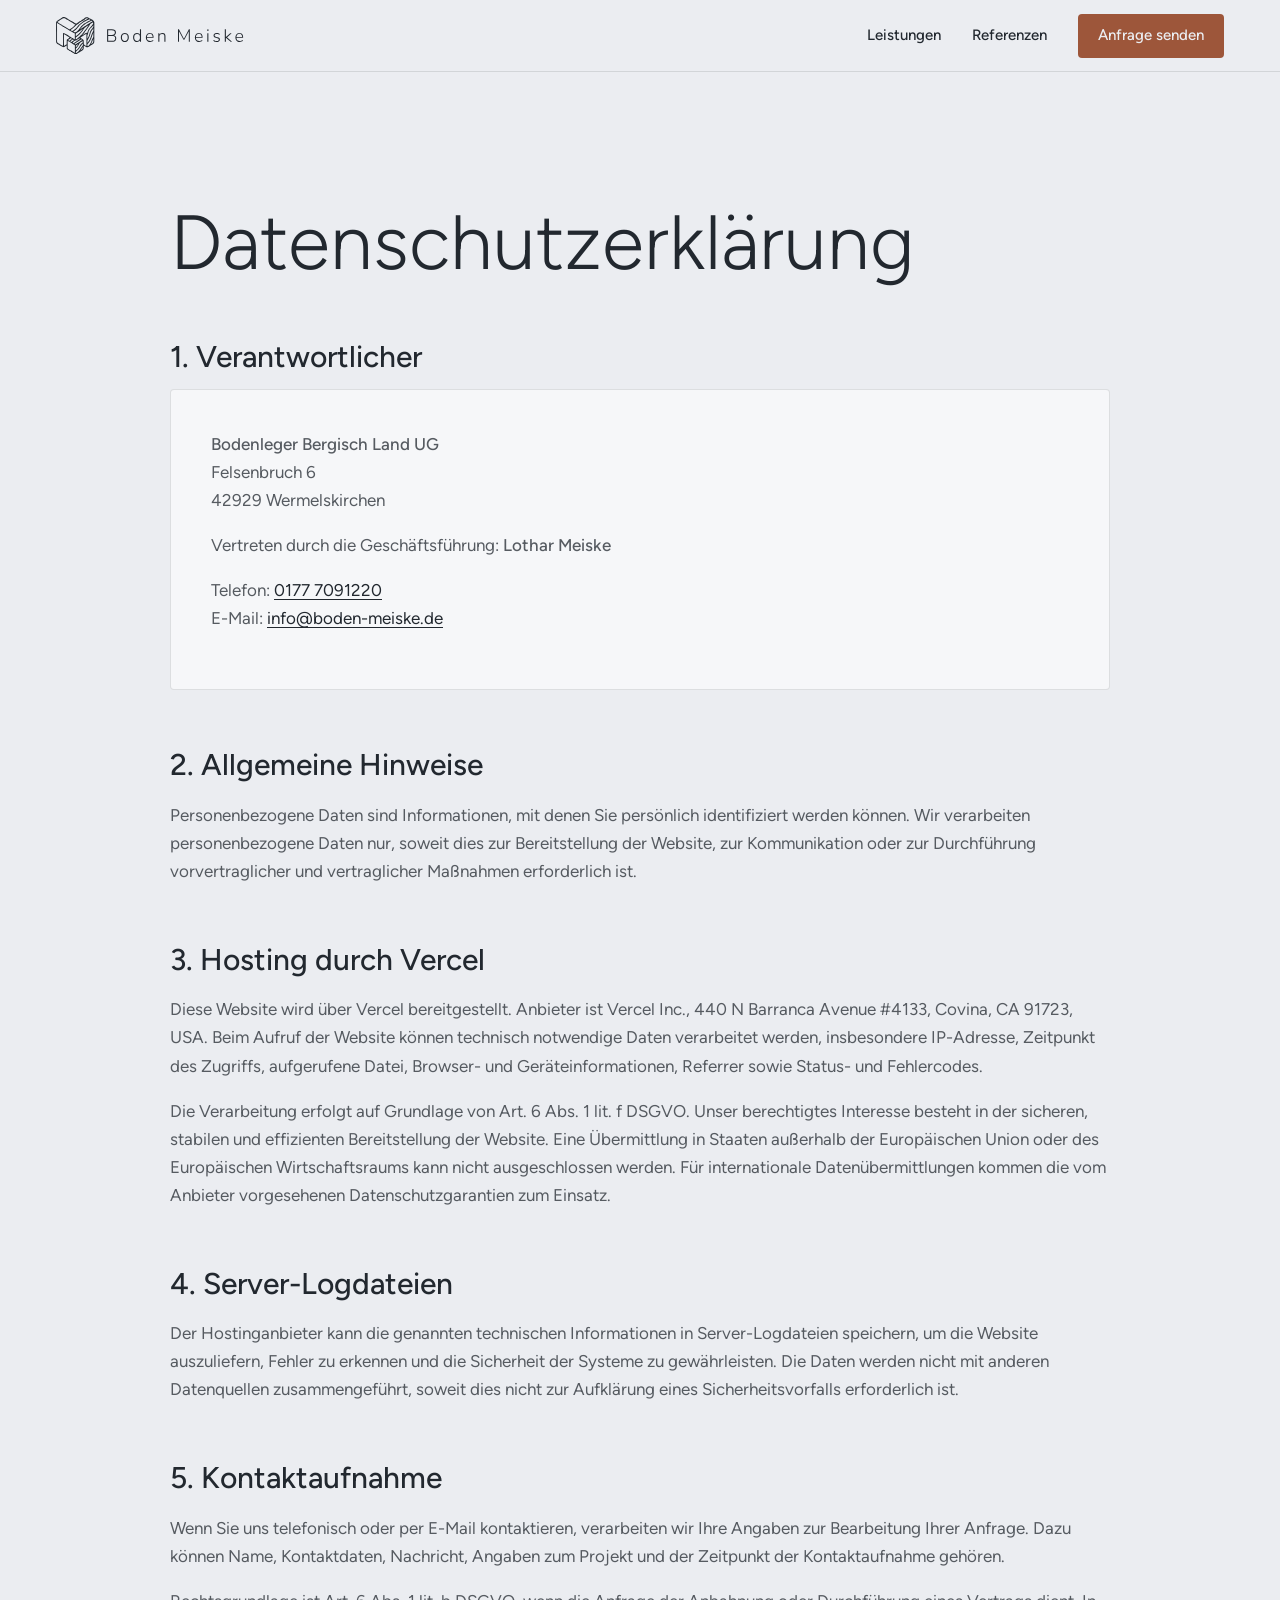
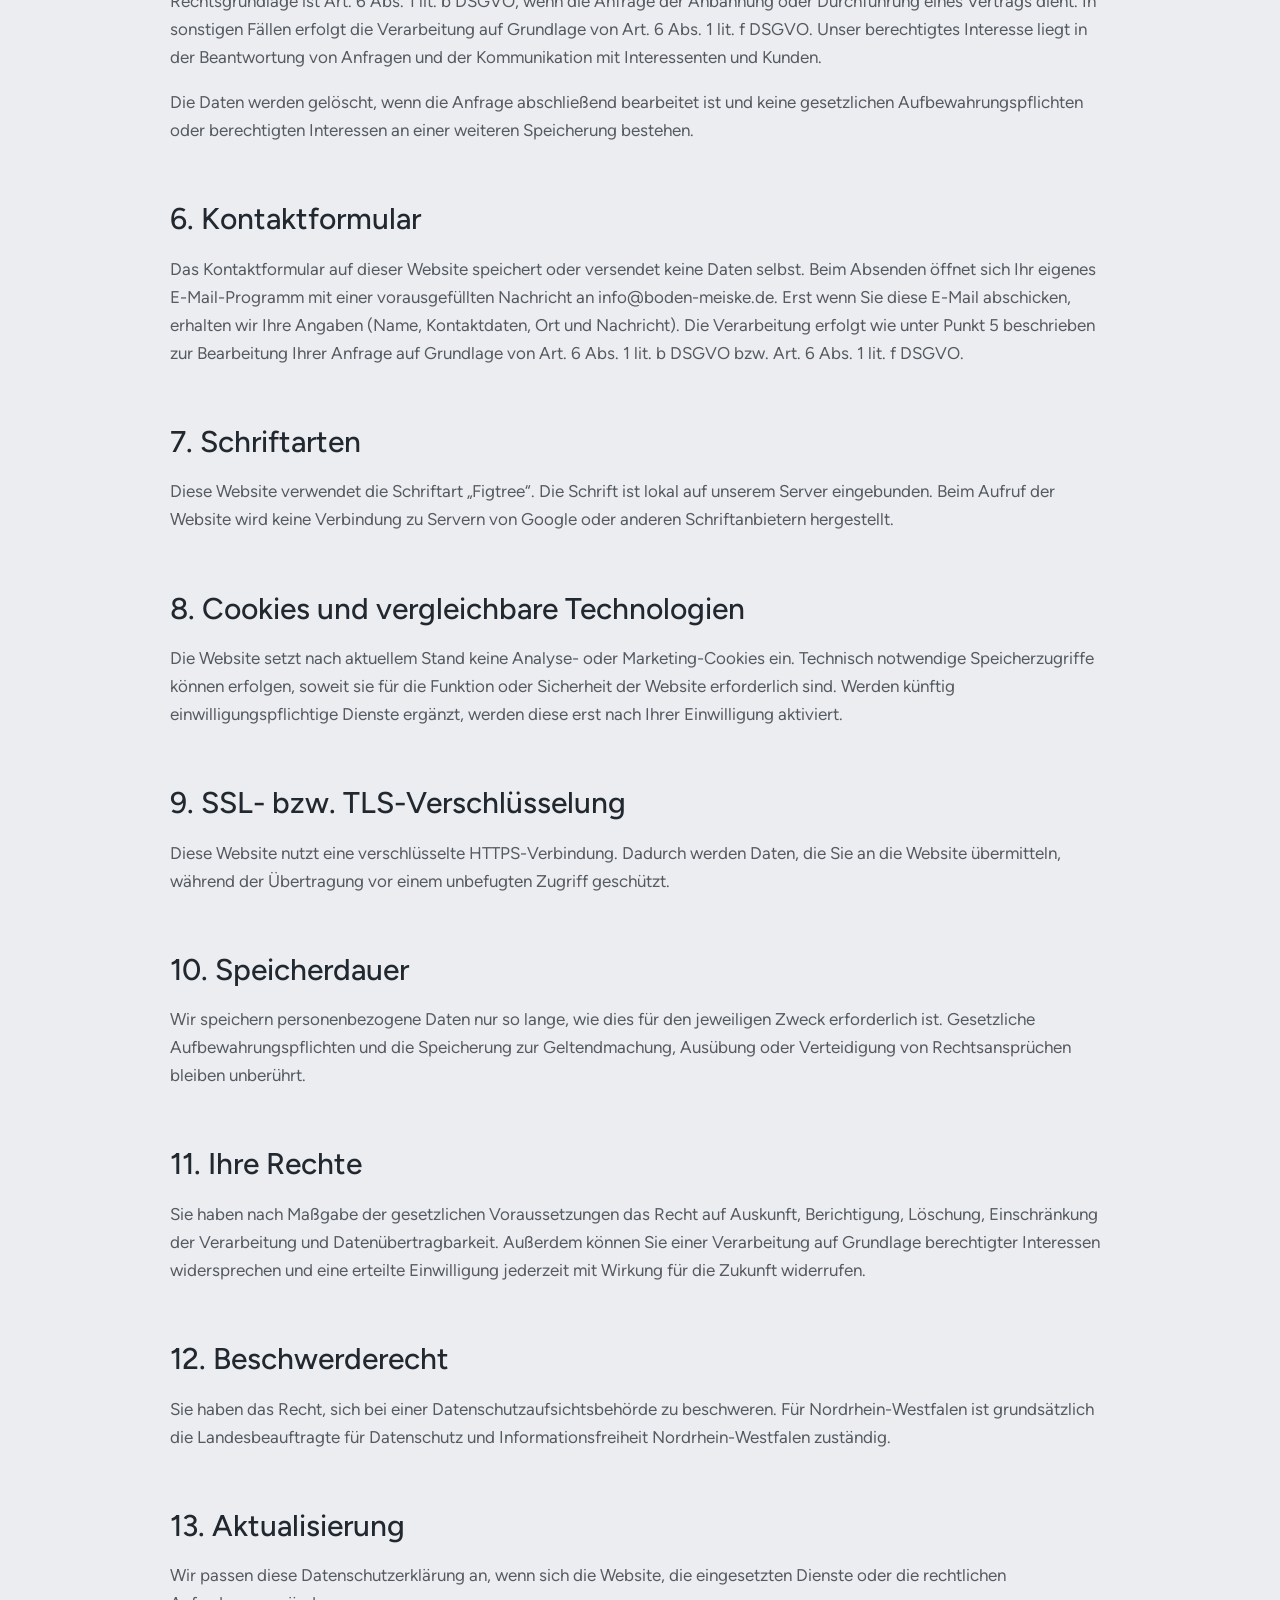
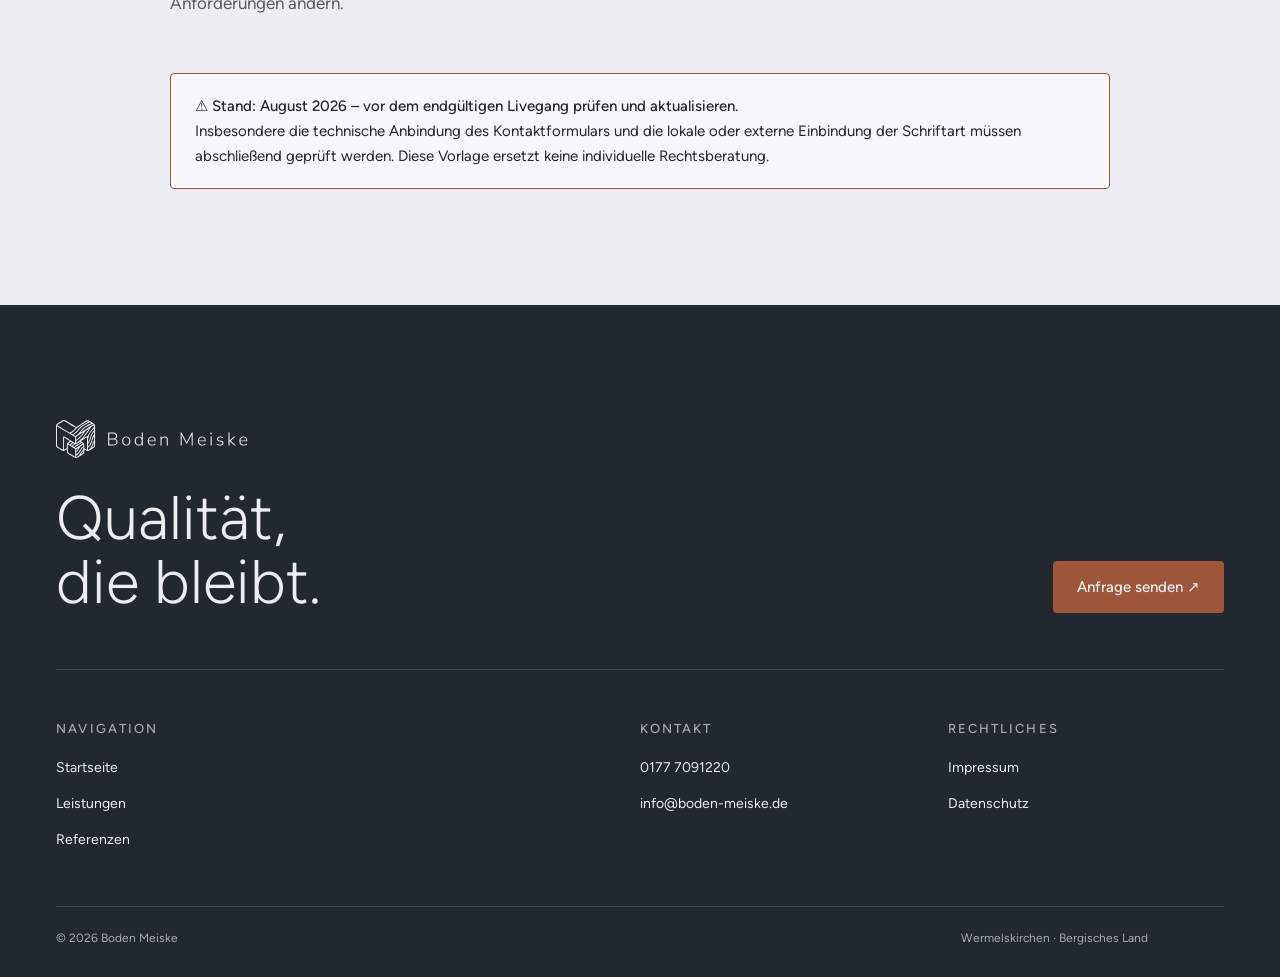
==== commit 68d8b8e5: "v103: Kundenpalette Brick, Ivory, Steel als semantische Tokens Co-Authored-By: Claude Opus 5.5 <nore" ====
--- a/datenschutz.html
+++ b/datenschutz.html
@@ -1,4 +1,4 @@
-<!doctype html><html lang="de"><head><meta charset="utf-8"><meta name="viewport" content="width=device-width,initial-scale=1"><title>Datenschutz | Boden Meiske</title><meta name="robots" content="index,follow"><link rel="icon" type="image/png" sizes="32x32" href="./assets/logos/favicon-32.png?v=100"><link rel="apple-touch-icon" href="./assets/logos/apple-touch-icon.png?v=100"><link rel="stylesheet" href="./legal.css?v=100"></head><body>
+<!doctype html><html lang="de"><head><meta charset="utf-8"><meta name="viewport" content="width=device-width,initial-scale=1"><title>Datenschutz | Boden Meiske</title><meta name="robots" content="index,follow"><link rel="icon" type="image/png" sizes="32x32" href="./assets/logos/favicon-32.png?v=100"><link rel="apple-touch-icon" href="./assets/logos/apple-touch-icon.png?v=100"><link rel="stylesheet" href="./legal.css?v=103"></head><body>
 <header class="legal-header"><a class="legal-brand" href="./index.html" aria-label="Boden Meiske – zur Startseite"><span class="brand-logo" aria-hidden="true"></span></a><nav><a href="./index.html#leistungen">Leistungen</a><a href="./index.html#referenzen">Referenzen</a><a class="legal-cta" href="./index.html#kontakt">Anfrage senden</a></nav></header>
 <main class="legal-main"><h1>Datenschutz&shy;erklärung</h1>
 <h2>1. Verantwortlicher</h2><div class="legal-box"><p><strong>Bodenleger Bergisch Land UG</strong><br>Felsenbruch 6<br>42929 Wermelskirchen</p><p>Vertreten durch die Geschäftsführung: <strong>Lothar Meiske</strong></p><p>Telefon: <a href="tel:+491777091220">0177 7091220</a><br>E-Mail: <a href="mailto:info@boden-meiske.de">info@boden-meiske.de</a></p></div>
--- a/legal.css
+++ b/legal.css
@@ -1,6 +1,6 @@
 /* Boden Meiske – Rechtsseiten v100: gleiche Tokens wie css/site.css, ohne Motion */
 @font-face{font-family:Figtree;font-style:normal;font-weight:300 900;font-display:swap;src:url('./assets/fonts/figtree-latin.woff2') format('woff2')}
-:root{--bg:#FAFAFA;--surface:#FFFFFF;--ink:#000;--ink-hover:#2F2F2F;--ink-2:rgba(0,0,0,.68);--ink-3:rgba(0,0,0,.6);--line:rgba(0,0,0,.1);--accent:#FA5C01;--accent-hover:#FF9A60;
+:root{--brick:#9D563A;--ivory:#EBEDF1;--steel:#22282F;--bg:var(--ivory);--surface:#F6F7F9;--ink:var(--steel);--ink-hover:#343C46;--ink-2:#565B61;--ink-3:#666B71;--line:rgba(34,40,47,.12);--accent:var(--brick);--accent-hover:#874A31;--on-accent:var(--ivory);
 --font:"Figtree",-apple-system,BlinkMacSystemFont,"Segoe UI",Roboto,Arial,sans-serif;--pad:clamp(20px,4.4vw,72px);--edge:max(var(--pad),calc((100vw - 1600px) / 2));--radius:4px;--ease:cubic-bezier(.2,.7,.2,1);--dur-fast:200ms}
 *,*::before,*::after{box-sizing:border-box}
 html{scroll-behavior:smooth;background:var(--bg)}
@@ -12,11 +12,11 @@
 b,strong{font-weight:500}
 :where(a,button):focus-visible{outline:2px solid currentColor;outline-offset:3px;border-radius:2px}
 
-.legal-header{position:sticky;top:0;z-index:50;display:flex;justify-content:space-between;align-items:center;gap:24px;height:72px;padding:0 var(--edge);background:rgba(250,250,250,.92);-webkit-backdrop-filter:blur(16px);backdrop-filter:blur(16px);border-bottom:1px solid var(--line)}
+.legal-header{position:sticky;top:0;z-index:50;display:flex;justify-content:space-between;align-items:center;gap:24px;height:72px;padding:0 var(--edge);background:rgba(235,237,241,.92);-webkit-backdrop-filter:blur(16px);backdrop-filter:blur(16px);border-bottom:1px solid var(--line)}
 .brand-logo{display:block;width:clamp(190px,15vw,236px);aspect-ratio:8014/1579;background:currentColor;-webkit-mask:url('./assets/logos/lockup.svg?v=100') no-repeat left center/contain;mask:url('./assets/logos/lockup.svg?v=100') no-repeat left center/contain}
 .legal-header nav{display:flex;align-items:center;gap:clamp(18px,2.4vw,36px);font-size:15px;font-weight:500}
 .legal-header nav a:not(.legal-cta):hover{opacity:.6}
-.legal-cta{display:inline-flex;align-items:center;min-height:44px;padding:0 20px;border-radius:var(--radius);background:var(--accent);color:var(--ink);transition:background var(--dur-fast) var(--ease)}
+.legal-cta{display:inline-flex;align-items:center;min-height:44px;padding:0 20px;border-radius:var(--radius);background:var(--accent);color:var(--on-accent);transition:background var(--dur-fast) var(--ease)}
 .legal-cta:hover{background:var(--accent-hover)}
 
 .legal-main{width:min(940px,calc(100% - 2 * var(--pad)));margin:0 auto;padding:clamp(72px,9vw,128px) 0}
@@ -30,18 +30,18 @@
 .note{margin-top:56px;padding:20px 24px;border:1px solid var(--accent);border-radius:var(--radius);background:var(--surface);font-size:15px}
 .note-attention strong{color:var(--ink)}
 
-.legal-footer{padding:clamp(80px,9vw,128px) var(--edge) 28px;border-top:1px solid var(--line)}
+.legal-footer{padding:clamp(80px,9vw,128px) var(--edge) 28px;background:var(--steel);color:var(--ivory);--ink:var(--ivory);--ink-hover:#FFFFFF;--ink-3:#A7AAAF;--line:rgba(235,237,241,.16);--bg:var(--steel)}
 .legal-footer-top{display:flex;justify-content:space-between;align-items:flex-end;gap:32px;padding-bottom:56px}
 .legal-footer-top h2{margin:28px 0 0;font-size:clamp(36px,4.8vw,76px);font-weight:300;line-height:1.04}
-.legal-footer-button{display:inline-flex;align-items:center;min-height:52px;padding:0 24px;border-radius:var(--radius);background:var(--ink);color:var(--bg);font-size:15px;font-weight:500;transition:background var(--dur-fast) var(--ease)}
-.legal-footer-button:hover{background:var(--ink-hover)}
+.legal-footer-button{display:inline-flex;align-items:center;min-height:52px;padding:0 24px;border-radius:var(--radius);background:var(--accent);color:var(--on-accent);font-size:15px;font-weight:500;transition:background var(--dur-fast) var(--ease)}
+.legal-footer-button:hover{background:var(--accent-hover)}
 .legal-footer-grid{display:grid;grid-template-columns:2fr 1fr 1fr;gap:32px;padding:48px 0;border-top:1px solid var(--line)}
 .legal-footer-grid>div{display:flex;flex-direction:column;align-items:flex-start}
 .legal-footer-grid h3{margin:0 0 10px;font-size:13px;font-weight:500;letter-spacing:.16em;text-transform:uppercase;color:var(--ink-3)}
 .legal-footer-grid a{display:inline-flex;align-items:center;min-height:36px;font-size:14px}
 .legal-footer-grid a:hover{opacity:.6}
 .legal-footer-bottom{display:flex;justify-content:space-between;gap:16px;padding:22px 76px 0 0;border-top:1px solid var(--line);font-size:12px;color:var(--ink-3)}
-.legal-back-to-top{position:fixed;z-index:140;right:clamp(16px,2.4vw,32px);bottom:clamp(16px,2.4vw,32px);width:48px;height:48px;border:0;border-radius:var(--radius);background:var(--ink);color:var(--bg);font-size:20px;cursor:pointer;opacity:0;visibility:hidden;translate:0 12px;transition:opacity 450ms var(--ease),translate 450ms var(--ease),visibility 450ms}
+.legal-back-to-top{position:fixed;z-index:140;right:clamp(16px,2.4vw,32px);bottom:clamp(16px,2.4vw,32px);width:48px;height:48px;border:0;border-radius:var(--radius);background:var(--accent);color:var(--on-accent);font-size:20px;cursor:pointer;opacity:0;visibility:hidden;translate:0 12px;transition:opacity 450ms var(--ease),translate 450ms var(--ease),visibility 450ms}
 .legal-back-to-top.visible{opacity:1;visibility:visible;translate:0 0}
 
 @media(max-width:800px){.legal-header nav a:not(.legal-cta){display:none}.legal-footer-top{flex-direction:column;align-items:flex-start}.legal-footer-grid{grid-template-columns:1fr 1fr}.legal-footer-grid>div:first-child{grid-column:1/-1}}
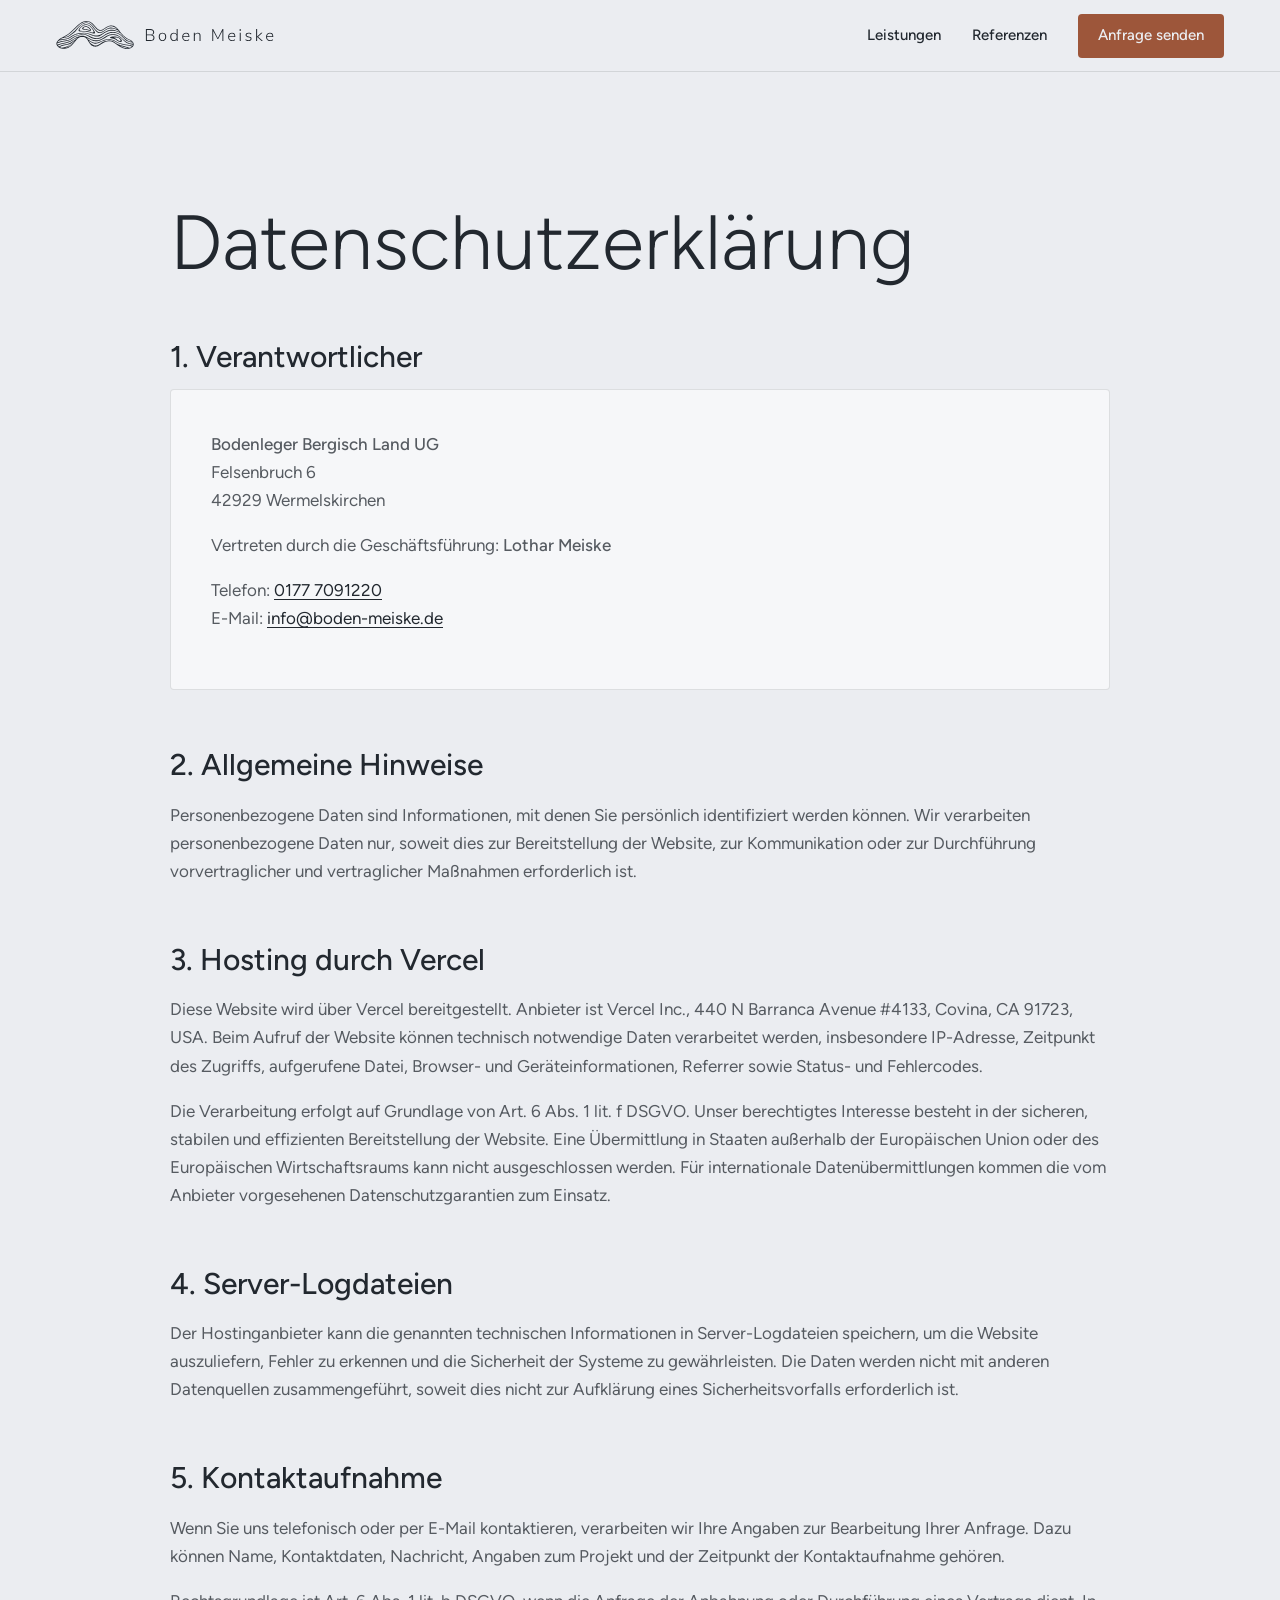
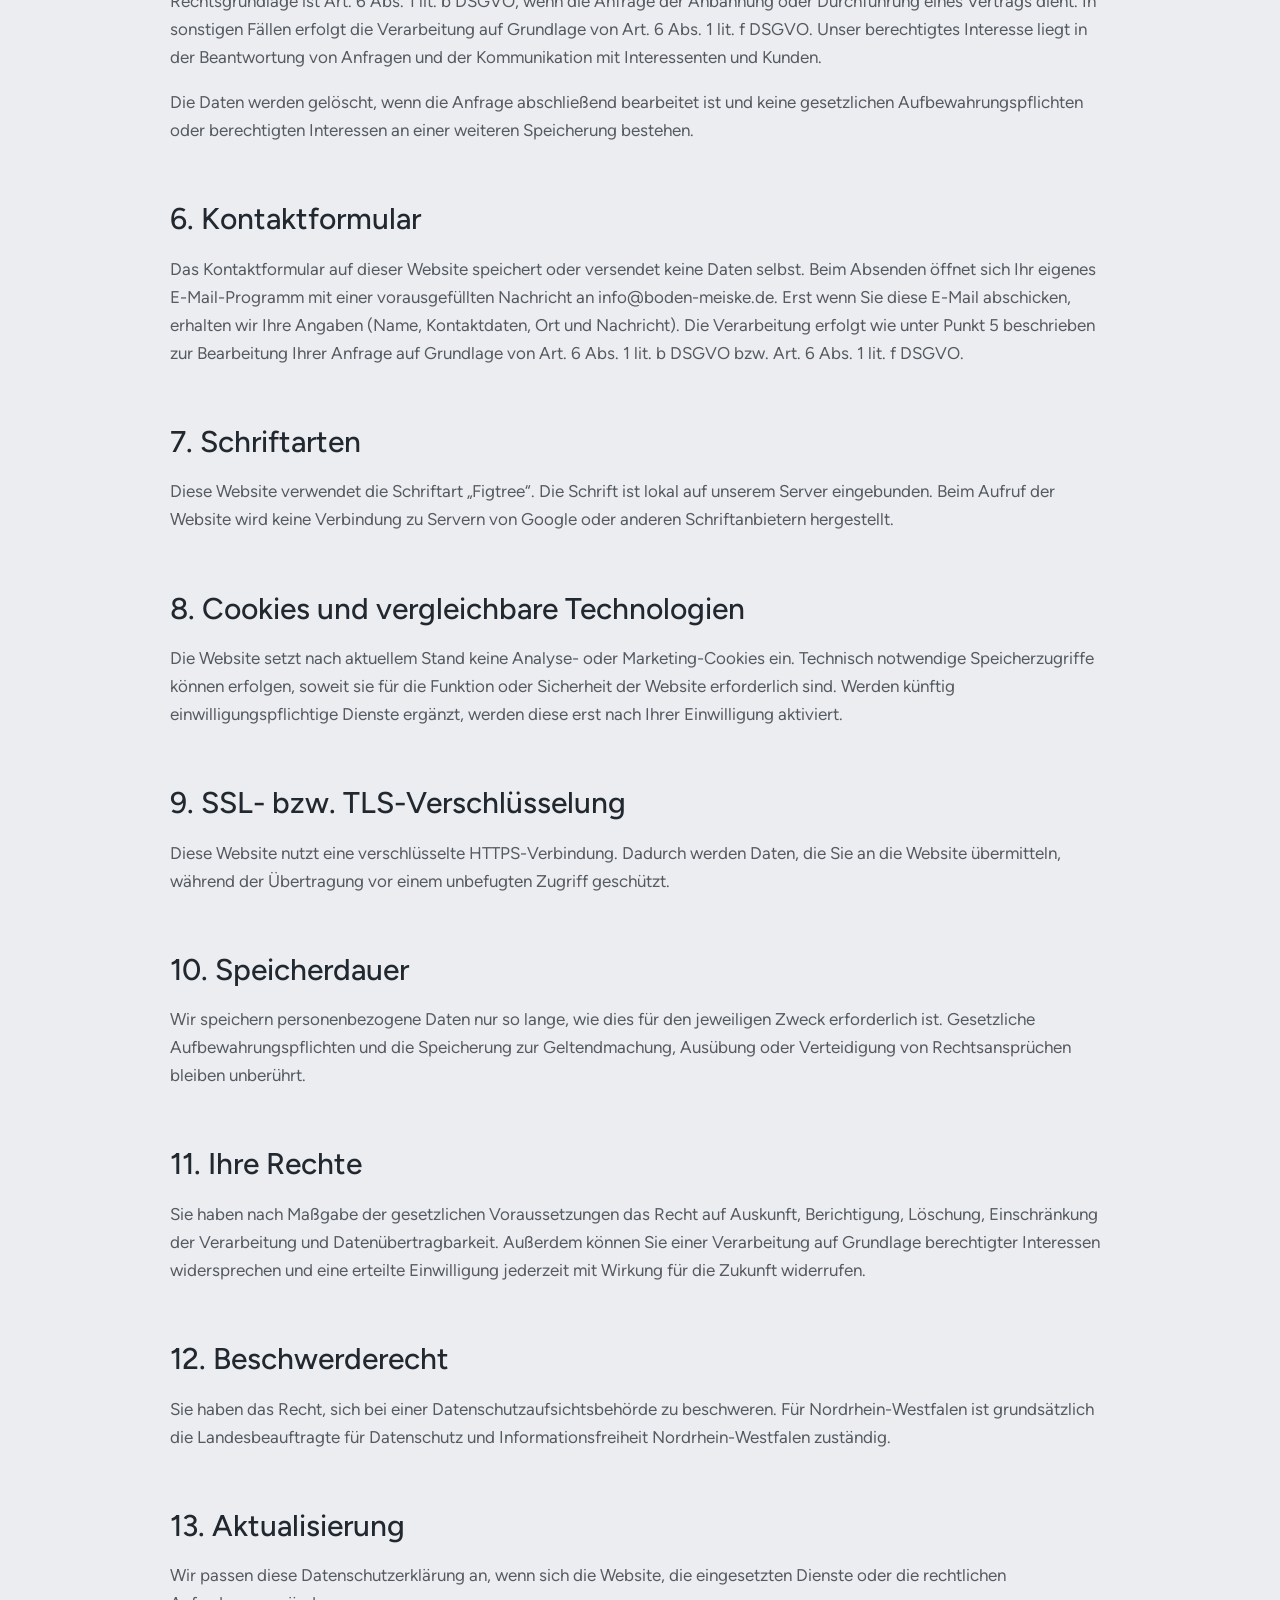
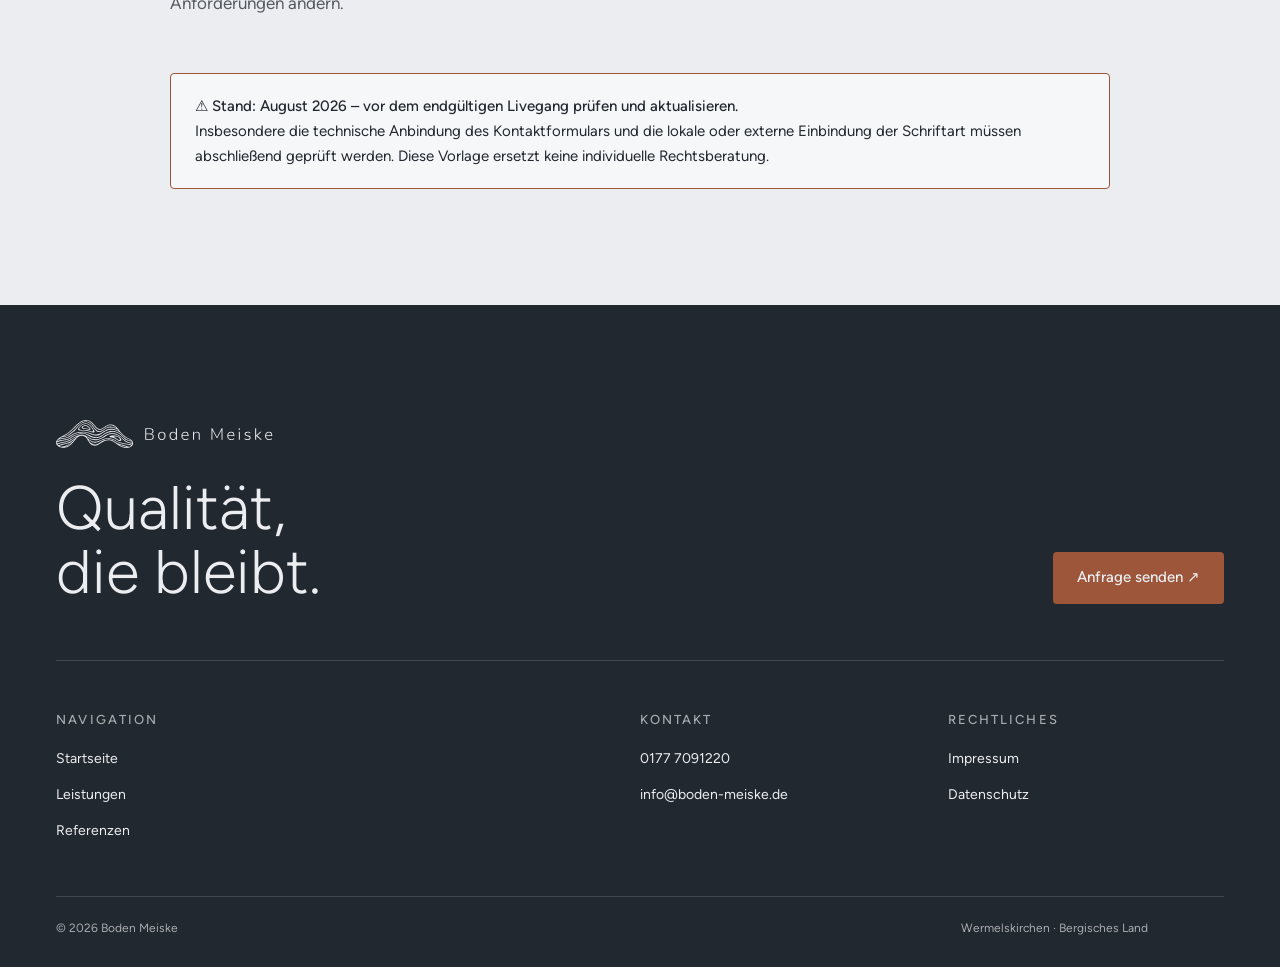
==== commit c3d7c48a: "v105: Neues Holzmaserungs-Symbol mit Nunito-Wortmarke in Header, Footer und Rechtsseiten Co-Authored" ====
--- a/datenschutz.html
+++ b/datenschutz.html
@@ -1,4 +1,4 @@
-<!doctype html><html lang="de"><head><meta charset="utf-8"><meta name="viewport" content="width=device-width,initial-scale=1"><title>Datenschutz | Boden Meiske</title><meta name="robots" content="index,follow"><link rel="icon" type="image/png" sizes="32x32" href="./assets/logos/favicon-32.png?v=100"><link rel="apple-touch-icon" href="./assets/logos/apple-touch-icon.png?v=100"><link rel="stylesheet" href="./legal.css?v=103"></head><body>
+<!doctype html><html lang="de"><head><meta charset="utf-8"><meta name="viewport" content="width=device-width,initial-scale=1"><title>Datenschutz | Boden Meiske</title><meta name="robots" content="index,follow"><link rel="icon" type="image/png" sizes="32x32" href="./assets/logos/favicon-32.png?v=100"><link rel="apple-touch-icon" href="./assets/logos/apple-touch-icon.png?v=100"><link rel="stylesheet" href="./legal.css?v=105"></head><body>
 <header class="legal-header"><a class="legal-brand" href="./index.html" aria-label="Boden Meiske – zur Startseite"><span class="brand-logo" aria-hidden="true"></span></a><nav><a href="./index.html#leistungen">Leistungen</a><a href="./index.html#referenzen">Referenzen</a><a class="legal-cta" href="./index.html#kontakt">Anfrage senden</a></nav></header>
 <main class="legal-main"><h1>Datenschutz&shy;erklärung</h1>
 <h2>1. Verantwortlicher</h2><div class="legal-box"><p><strong>Bodenleger Bergisch Land UG</strong><br>Felsenbruch 6<br>42929 Wermelskirchen</p><p>Vertreten durch die Geschäftsführung: <strong>Lothar Meiske</strong></p><p>Telefon: <a href="tel:+491777091220">0177 7091220</a><br>E-Mail: <a href="mailto:info@boden-meiske.de">info@boden-meiske.de</a></p></div>
--- a/legal.css
+++ b/legal.css
@@ -13,7 +13,7 @@
 :where(a,button):focus-visible{outline:2px solid currentColor;outline-offset:3px;border-radius:2px}
 
 .legal-header{position:sticky;top:0;z-index:50;display:flex;justify-content:space-between;align-items:center;gap:24px;height:72px;padding:0 var(--edge);background:rgba(235,237,241,.92);-webkit-backdrop-filter:blur(16px);backdrop-filter:blur(16px);border-bottom:1px solid var(--line)}
-.brand-logo{display:block;width:clamp(190px,15vw,236px);aspect-ratio:8014/1579;background:currentColor;-webkit-mask:url('./assets/logos/lockup.svg?v=100') no-repeat left center/contain;mask:url('./assets/logos/lockup.svg?v=100') no-repeat left center/contain}
+.brand-logo{display:block;width:clamp(210px,17vw,264px);aspect-ratio:4980/642;background:currentColor;-webkit-mask:url('./assets/logos/lockup.svg?v=105') no-repeat left center/contain;mask:url('./assets/logos/lockup.svg?v=105') no-repeat left center/contain}
 .legal-header nav{display:flex;align-items:center;gap:clamp(18px,2.4vw,36px);font-size:15px;font-weight:500}
 .legal-header nav a:not(.legal-cta):hover{opacity:.6}
 .legal-cta{display:inline-flex;align-items:center;min-height:44px;padding:0 20px;border-radius:var(--radius);background:var(--accent);color:var(--on-accent);transition:background var(--dur-fast) var(--ease)}
@@ -45,5 +45,5 @@
 .legal-back-to-top.visible{opacity:1;visibility:visible;translate:0 0}
 
 @media(max-width:800px){.legal-header nav a:not(.legal-cta){display:none}.legal-footer-top{flex-direction:column;align-items:flex-start}.legal-footer-grid{grid-template-columns:1fr 1fr}.legal-footer-grid>div:first-child{grid-column:1/-1}}
-@media(max-width:560px){.brand-logo{width:170px}.legal-cta{padding:0 14px;font-size:14px}.legal-footer-bottom{flex-direction:column;gap:6px}}
+@media(max-width:560px){.brand-logo{width:190px}.legal-cta{padding:0 14px;font-size:14px}.legal-footer-bottom{flex-direction:column;gap:6px}}
 @media(prefers-reduced-motion:reduce){html{scroll-behavior:auto}*,*::before,*::after{transition-duration:1ms!important}}
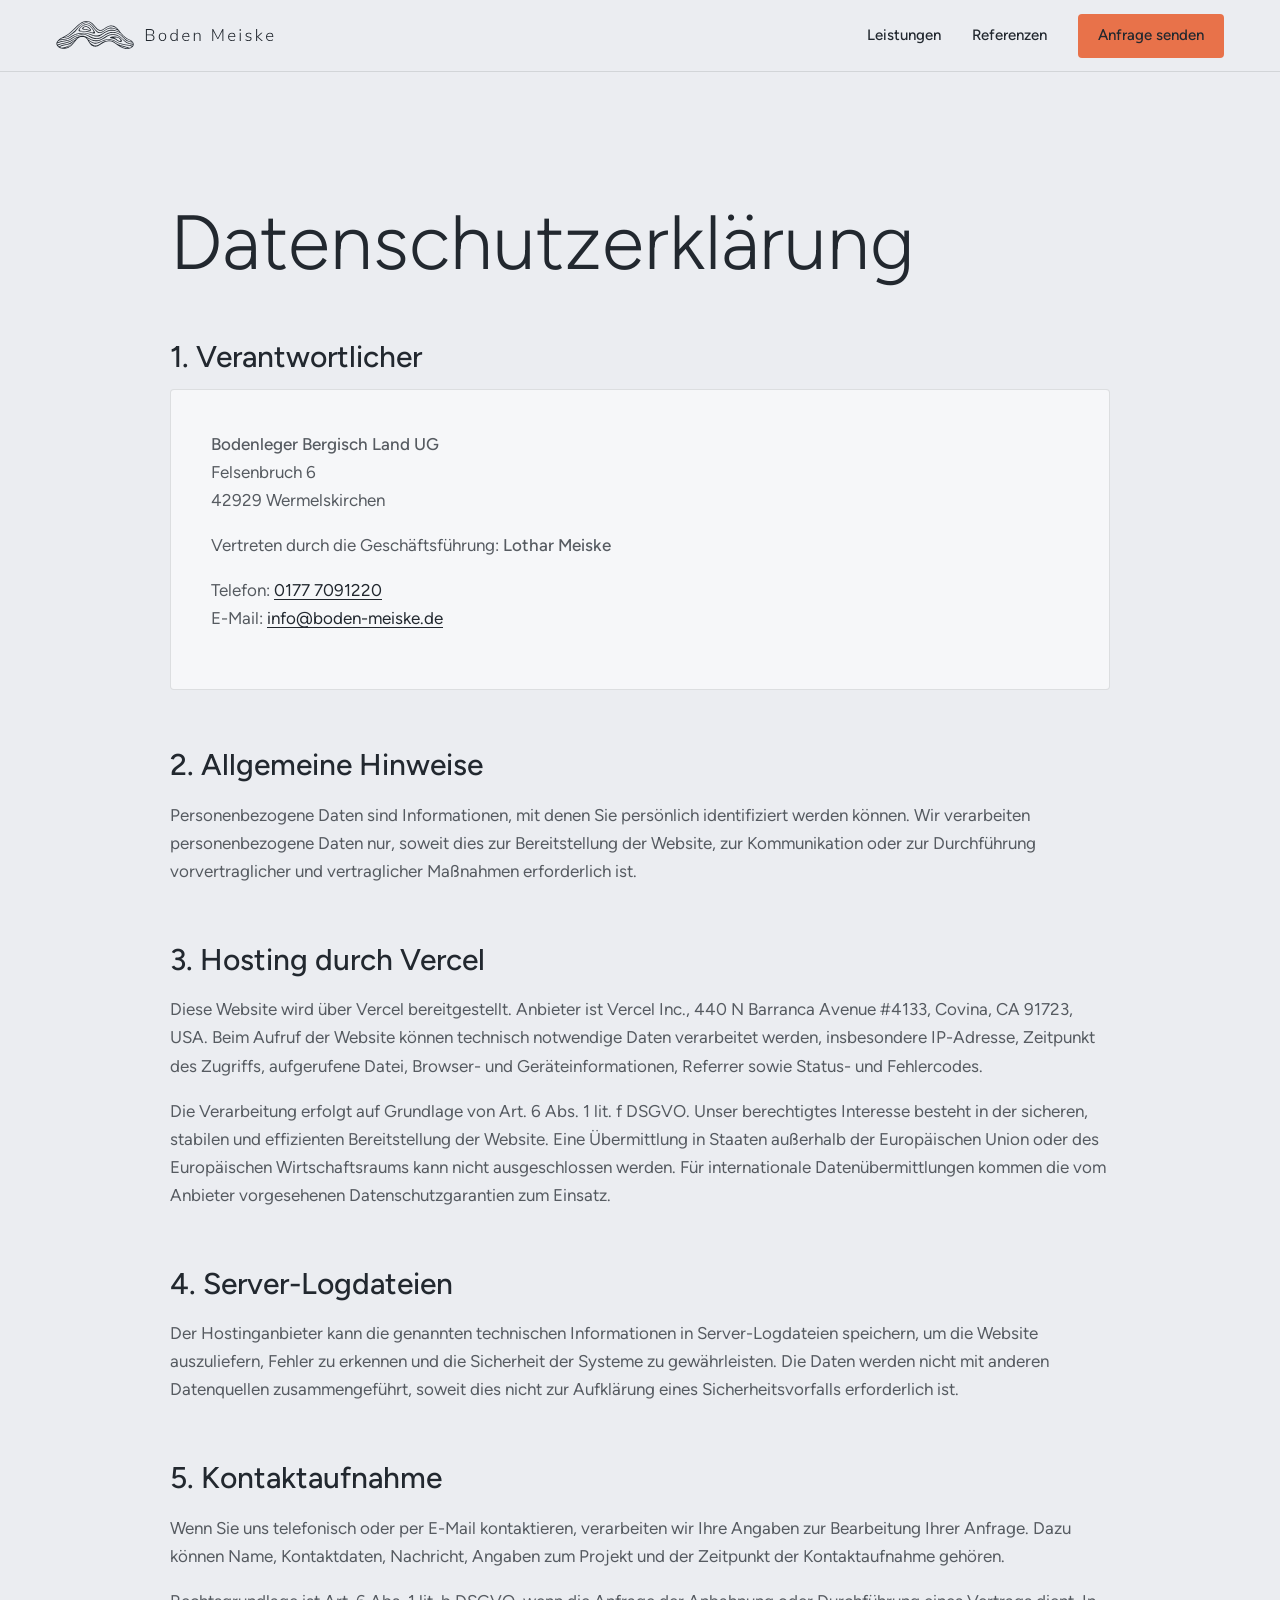
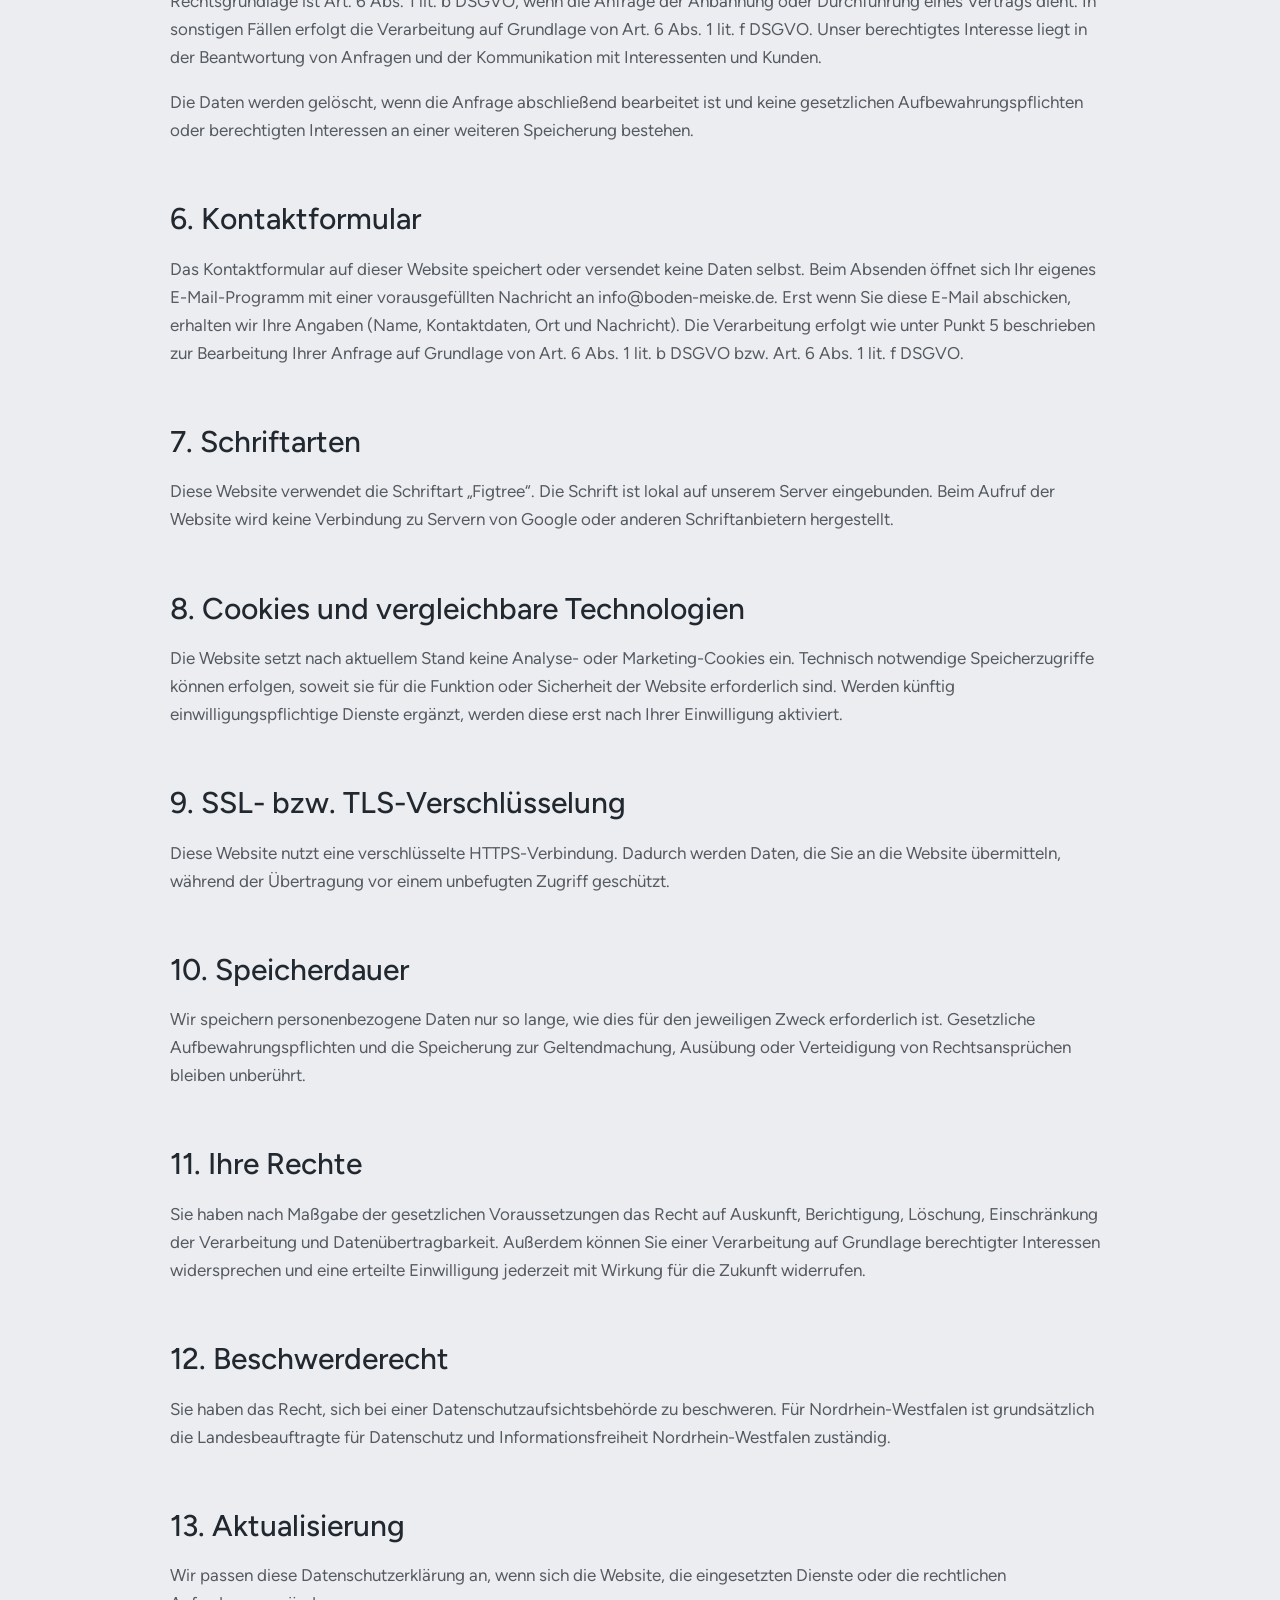
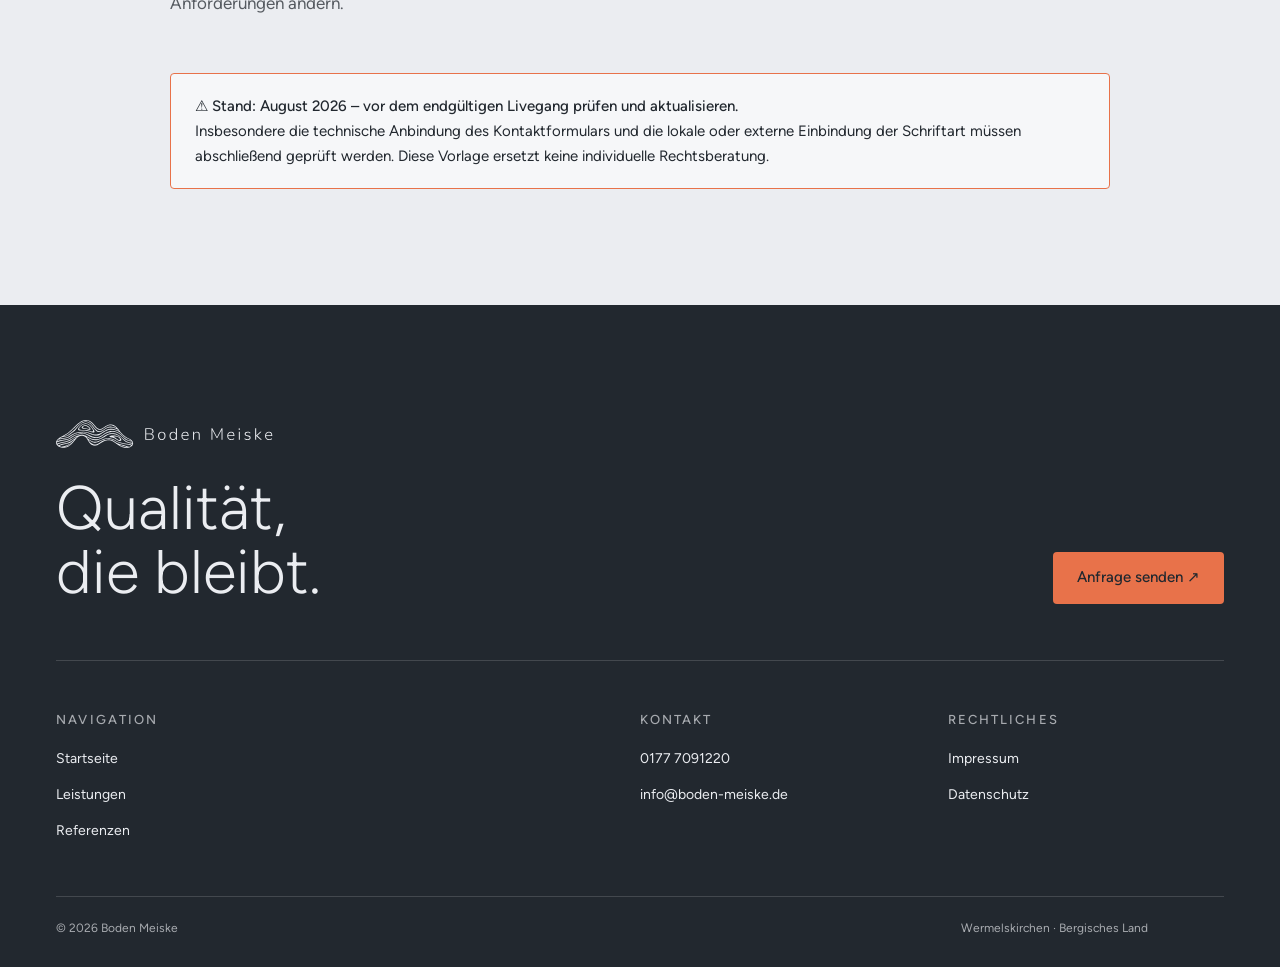
==== commit 7d967e02: "v106: Akzentfarbe Coral mit Steel-Schrift Co-Authored-By: Claude Opus 5.5 <noreply@anthropic.com>" ====
--- a/datenschutz.html
+++ b/datenschutz.html
@@ -1,4 +1,4 @@
-<!doctype html><html lang="de"><head><meta charset="utf-8"><meta name="viewport" content="width=device-width,initial-scale=1"><title>Datenschutz | Boden Meiske</title><meta name="robots" content="index,follow"><link rel="icon" type="image/png" sizes="32x32" href="./assets/logos/favicon-32.png?v=100"><link rel="apple-touch-icon" href="./assets/logos/apple-touch-icon.png?v=100"><link rel="stylesheet" href="./legal.css?v=105"></head><body>
+<!doctype html><html lang="de"><head><meta charset="utf-8"><meta name="viewport" content="width=device-width,initial-scale=1"><title>Datenschutz | Boden Meiske</title><meta name="robots" content="index,follow"><link rel="icon" type="image/png" sizes="32x32" href="./assets/logos/favicon-32.png?v=100"><link rel="apple-touch-icon" href="./assets/logos/apple-touch-icon.png?v=100"><link rel="stylesheet" href="./legal.css?v=106"></head><body>
 <header class="legal-header"><a class="legal-brand" href="./index.html" aria-label="Boden Meiske – zur Startseite"><span class="brand-logo" aria-hidden="true"></span></a><nav><a href="./index.html#leistungen">Leistungen</a><a href="./index.html#referenzen">Referenzen</a><a class="legal-cta" href="./index.html#kontakt">Anfrage senden</a></nav></header>
 <main class="legal-main"><h1>Datenschutz&shy;erklärung</h1>
 <h2>1. Verantwortlicher</h2><div class="legal-box"><p><strong>Bodenleger Bergisch Land UG</strong><br>Felsenbruch 6<br>42929 Wermelskirchen</p><p>Vertreten durch die Geschäftsführung: <strong>Lothar Meiske</strong></p><p>Telefon: <a href="tel:+491777091220">0177 7091220</a><br>E-Mail: <a href="mailto:info@boden-meiske.de">info@boden-meiske.de</a></p></div>
--- a/legal.css
+++ b/legal.css
@@ -1,6 +1,6 @@
 /* Boden Meiske – Rechtsseiten v100: gleiche Tokens wie css/site.css, ohne Motion */
 @font-face{font-family:Figtree;font-style:normal;font-weight:300 900;font-display:swap;src:url('./assets/fonts/figtree-latin.woff2') format('woff2')}
-:root{--brick:#9D563A;--ivory:#EBEDF1;--steel:#22282F;--bg:var(--ivory);--surface:#F6F7F9;--ink:var(--steel);--ink-hover:#343C46;--ink-2:#565B61;--ink-3:#666B71;--line:rgba(34,40,47,.12);--accent:var(--brick);--accent-hover:#874A31;--on-accent:var(--ivory);
+:root{--coral:#E8724A;--ivory:#EBEDF1;--steel:#22282F;--bg:var(--ivory);--surface:#F6F7F9;--ink:var(--steel);--ink-hover:#343C46;--ink-2:#565B61;--ink-3:#666B71;--line:rgba(34,40,47,.12);--accent:var(--coral);--accent-hover:#EC8360;--on-accent:var(--steel);
 --font:"Figtree",-apple-system,BlinkMacSystemFont,"Segoe UI",Roboto,Arial,sans-serif;--pad:clamp(20px,4.4vw,72px);--edge:max(var(--pad),calc((100vw - 1600px) / 2));--radius:4px;--ease:cubic-bezier(.2,.7,.2,1);--dur-fast:200ms}
 *,*::before,*::after{box-sizing:border-box}
 html{scroll-behavior:smooth;background:var(--bg)}
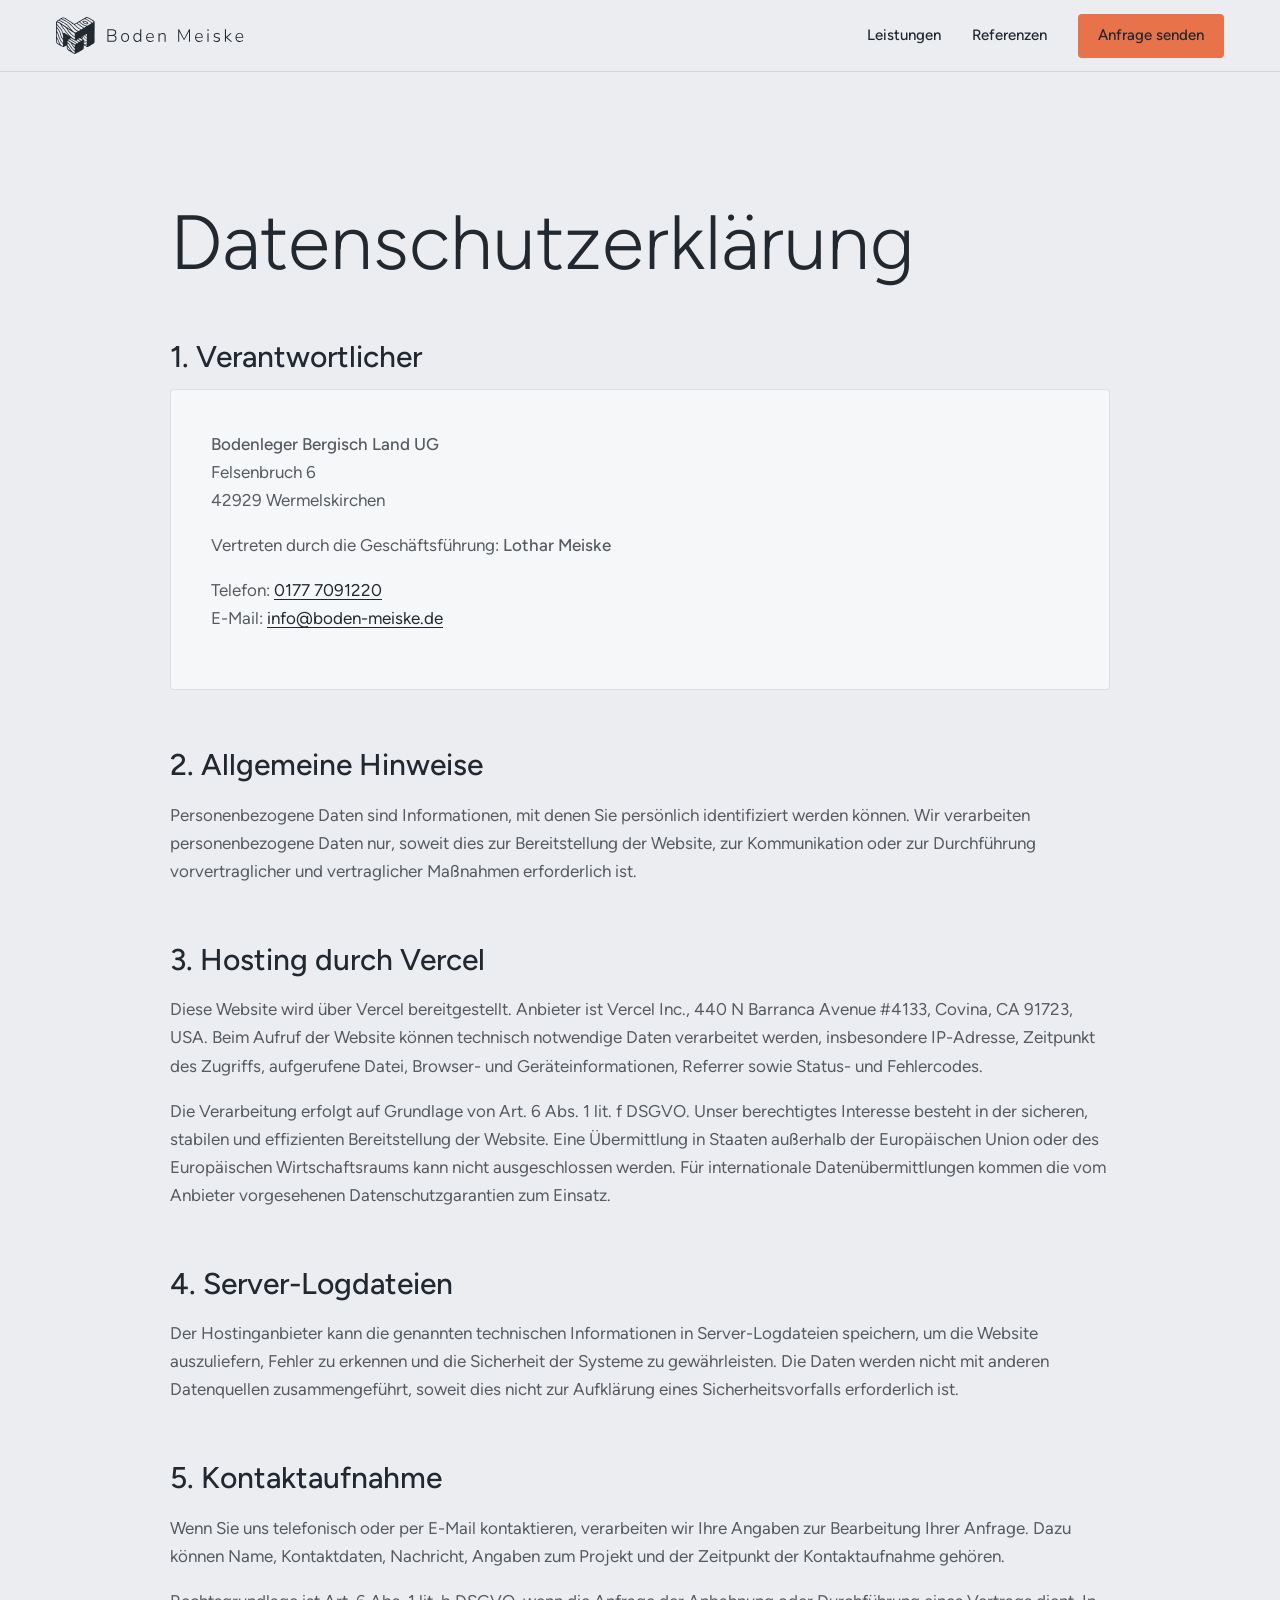
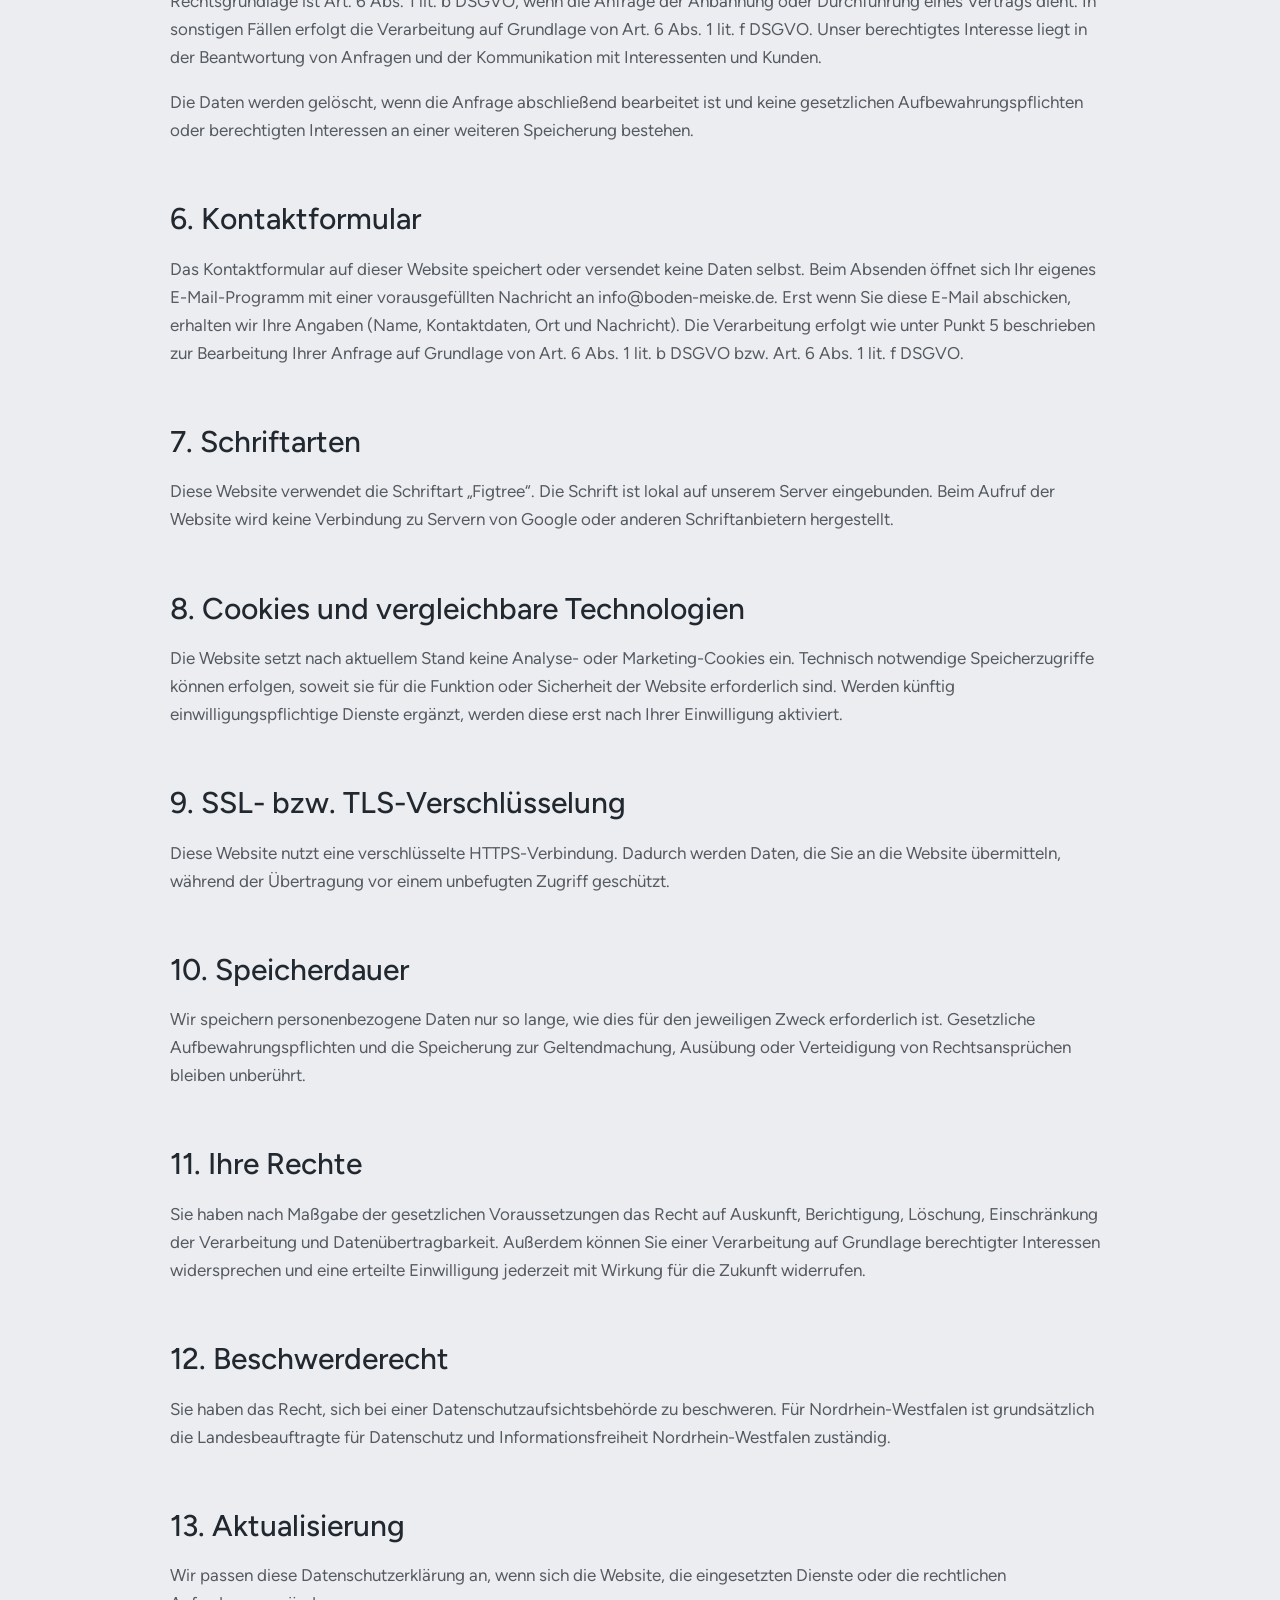
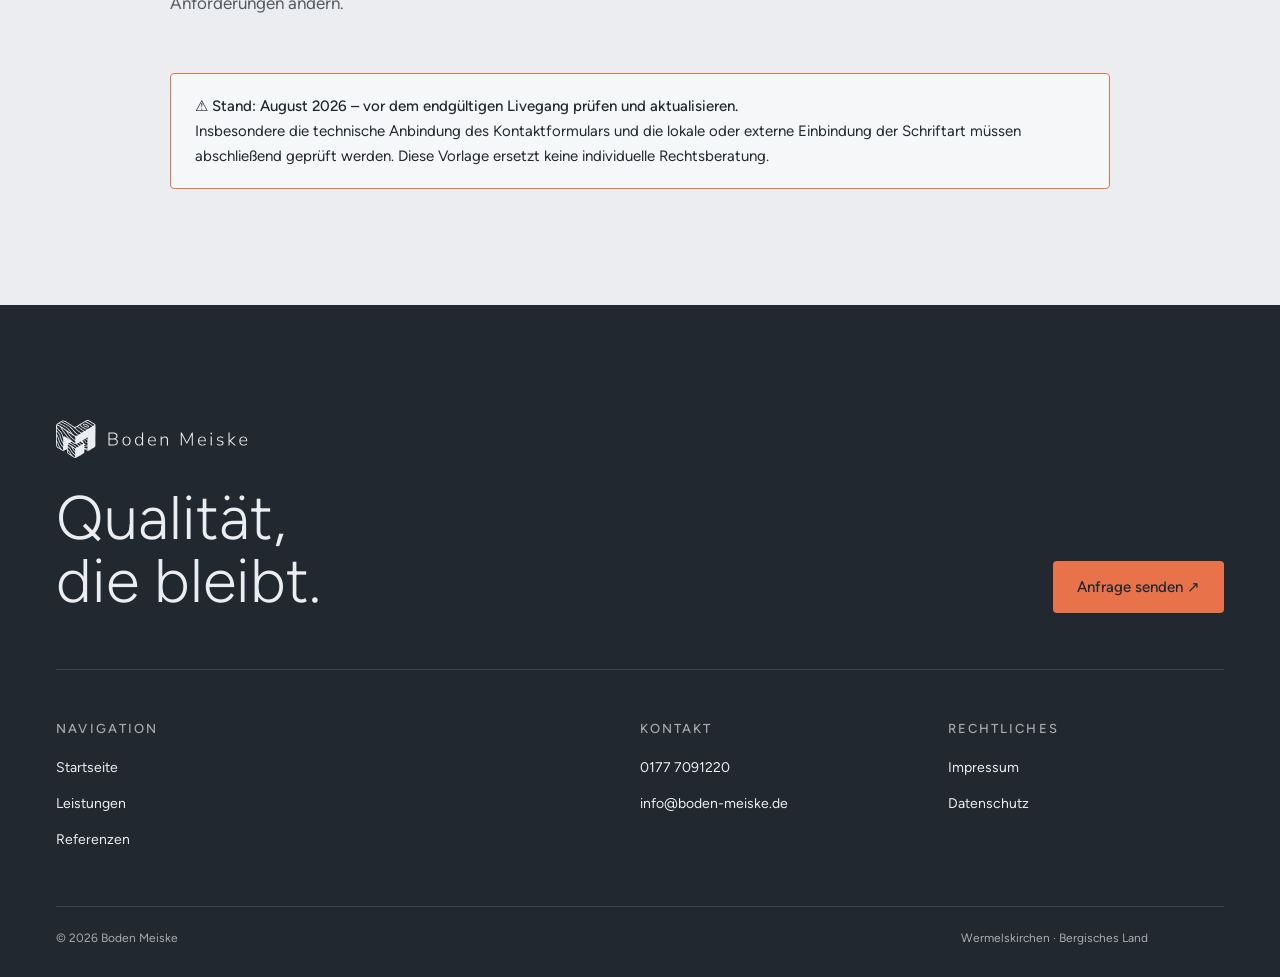
==== commit cd6e65ee: "v108: Block-M mit Holzmaserung + Nunito-Wortmarke als Header- und Footer-Logo Co-Authored-By: Claude" ====
--- a/datenschutz.html
+++ b/datenschutz.html
@@ -1,4 +1,4 @@
-<!doctype html><html lang="de"><head><meta charset="utf-8"><meta name="viewport" content="width=device-width,initial-scale=1"><title>Datenschutz | Boden Meiske</title><meta name="robots" content="index,follow"><link rel="icon" type="image/png" sizes="32x32" href="./assets/logos/favicon-32.png?v=100"><link rel="apple-touch-icon" href="./assets/logos/apple-touch-icon.png?v=100"><link rel="stylesheet" href="./legal.css?v=106"></head><body>
+<!doctype html><html lang="de"><head><meta charset="utf-8"><meta name="viewport" content="width=device-width,initial-scale=1"><title>Datenschutz | Boden Meiske</title><meta name="robots" content="index,follow"><link rel="icon" type="image/png" sizes="32x32" href="./assets/logos/favicon-32.png?v=100"><link rel="apple-touch-icon" href="./assets/logos/apple-touch-icon.png?v=100"><link rel="stylesheet" href="./legal.css?v=108"></head><body>
 <header class="legal-header"><a class="legal-brand" href="./index.html" aria-label="Boden Meiske – zur Startseite"><span class="brand-logo" aria-hidden="true"></span></a><nav><a href="./index.html#leistungen">Leistungen</a><a href="./index.html#referenzen">Referenzen</a><a class="legal-cta" href="./index.html#kontakt">Anfrage senden</a></nav></header>
 <main class="legal-main"><h1>Datenschutz&shy;erklärung</h1>
 <h2>1. Verantwortlicher</h2><div class="legal-box"><p><strong>Bodenleger Bergisch Land UG</strong><br>Felsenbruch 6<br>42929 Wermelskirchen</p><p>Vertreten durch die Geschäftsführung: <strong>Lothar Meiske</strong></p><p>Telefon: <a href="tel:+491777091220">0177 7091220</a><br>E-Mail: <a href="mailto:info@boden-meiske.de">info@boden-meiske.de</a></p></div>
--- a/legal.css
+++ b/legal.css
@@ -13,7 +13,7 @@
 :where(a,button):focus-visible{outline:2px solid currentColor;outline-offset:3px;border-radius:2px}
 
 .legal-header{position:sticky;top:0;z-index:50;display:flex;justify-content:space-between;align-items:center;gap:24px;height:72px;padding:0 var(--edge);background:rgba(235,237,241,.92);-webkit-backdrop-filter:blur(16px);backdrop-filter:blur(16px);border-bottom:1px solid var(--line)}
-.brand-logo{display:block;width:clamp(210px,17vw,264px);aspect-ratio:4980/642;background:currentColor;-webkit-mask:url('./assets/logos/lockup.svg?v=105') no-repeat left center/contain;mask:url('./assets/logos/lockup.svg?v=105') no-repeat left center/contain}
+.brand-logo{display:block;width:clamp(190px,15vw,236px);aspect-ratio:9698/1906;background:currentColor;-webkit-mask:url('./assets/logos/lockup.svg?v=108') no-repeat left center/contain;mask:url('./assets/logos/lockup.svg?v=108') no-repeat left center/contain}
 .legal-header nav{display:flex;align-items:center;gap:clamp(18px,2.4vw,36px);font-size:15px;font-weight:500}
 .legal-header nav a:not(.legal-cta):hover{opacity:.6}
 .legal-cta{display:inline-flex;align-items:center;min-height:44px;padding:0 20px;border-radius:var(--radius);background:var(--accent);color:var(--on-accent);transition:background var(--dur-fast) var(--ease)}
@@ -45,5 +45,5 @@
 .legal-back-to-top.visible{opacity:1;visibility:visible;translate:0 0}
 
 @media(max-width:800px){.legal-header nav a:not(.legal-cta){display:none}.legal-footer-top{flex-direction:column;align-items:flex-start}.legal-footer-grid{grid-template-columns:1fr 1fr}.legal-footer-grid>div:first-child{grid-column:1/-1}}
-@media(max-width:560px){.brand-logo{width:190px}.legal-cta{padding:0 14px;font-size:14px}.legal-footer-bottom{flex-direction:column;gap:6px}}
+@media(max-width:560px){.brand-logo{width:170px}.legal-cta{padding:0 14px;font-size:14px}.legal-footer-bottom{flex-direction:column;gap:6px}}
 @media(prefers-reduced-motion:reduce){html{scroll-behavior:auto}*,*::before,*::after{transition-duration:1ms!important}}
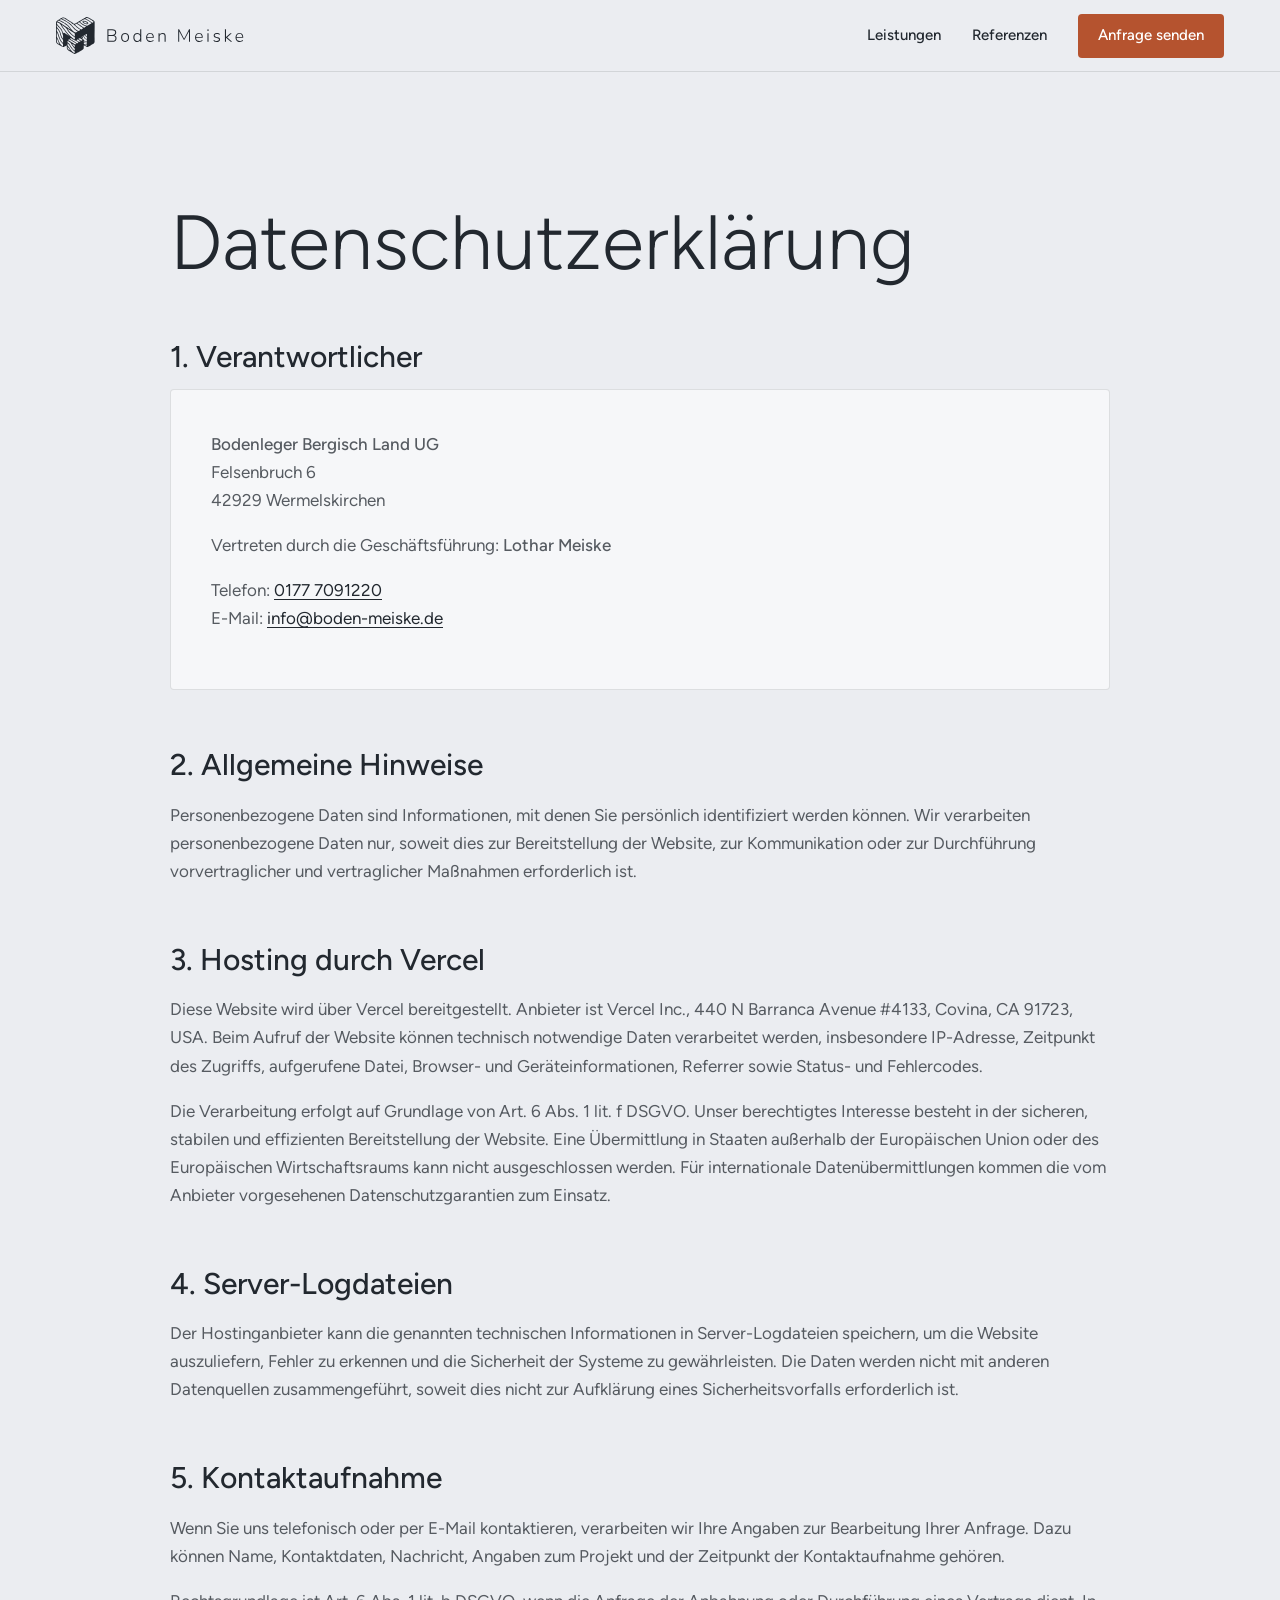
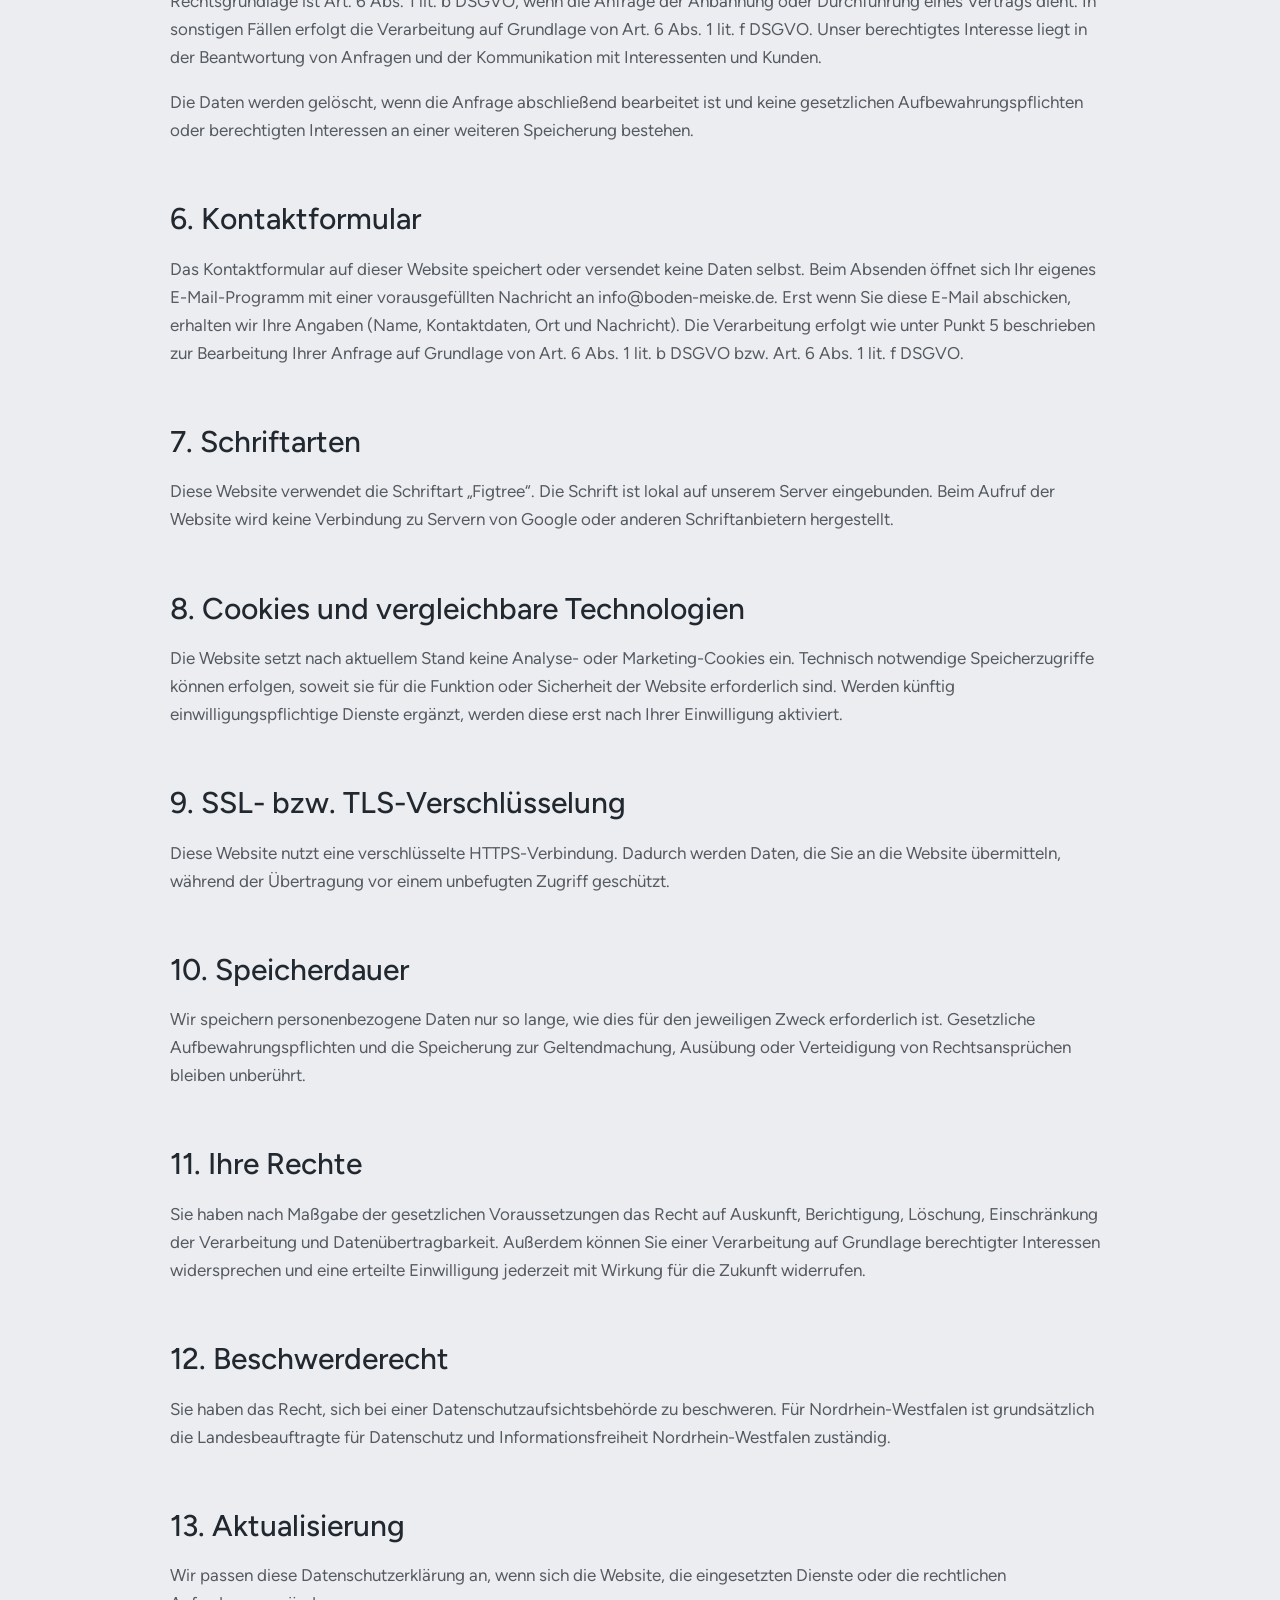
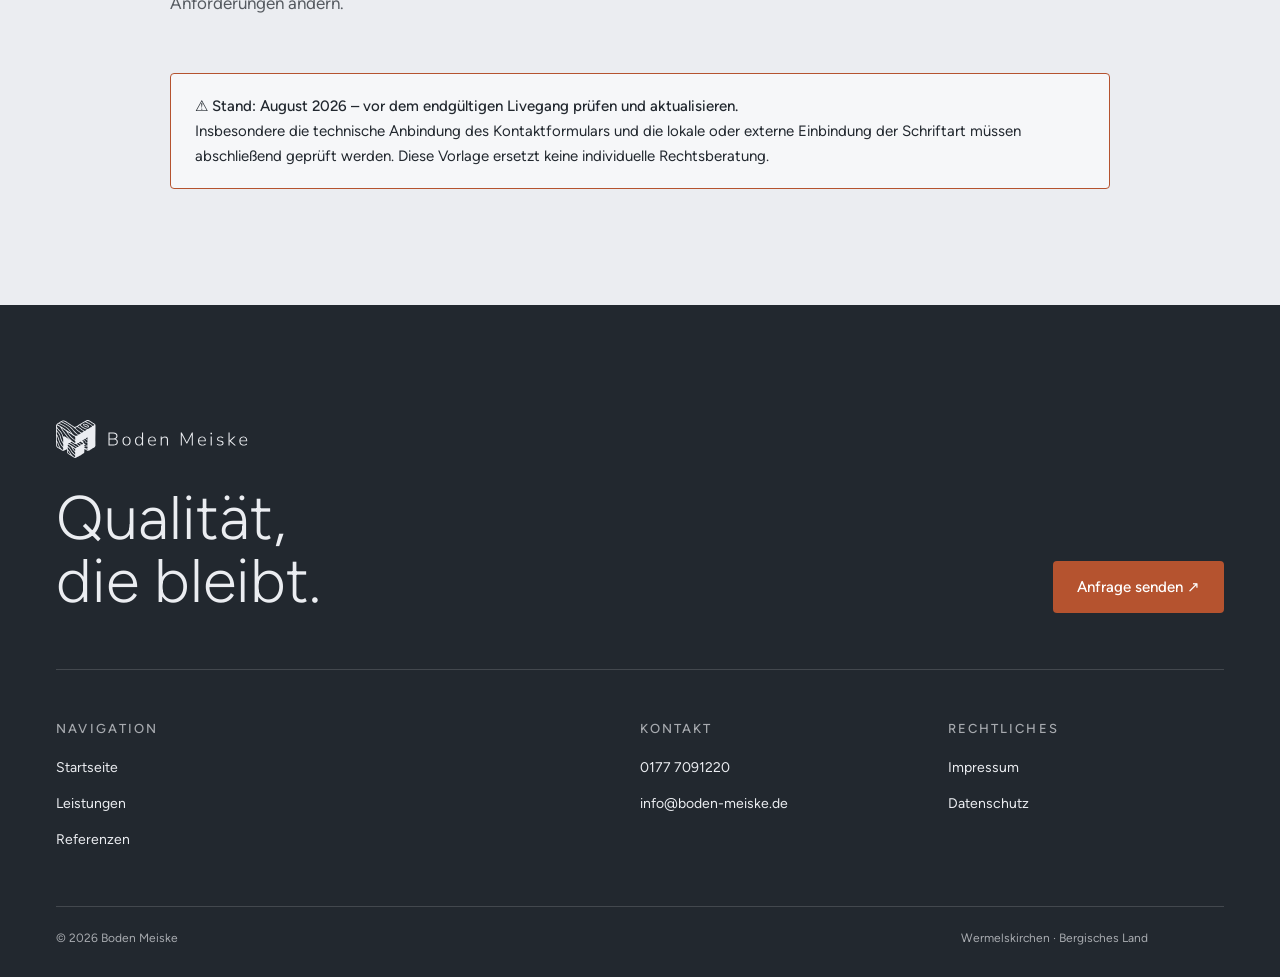
==== commit 8ae0c24a: "v109: Akzent Terrakotta mit weißer Button-Schrift Co-Authored-By: Claude Opus 5.5 <noreply@anthropic" ====
--- a/datenschutz.html
+++ b/datenschutz.html
@@ -1,4 +1,4 @@
-<!doctype html><html lang="de"><head><meta charset="utf-8"><meta name="viewport" content="width=device-width,initial-scale=1"><title>Datenschutz | Boden Meiske</title><meta name="robots" content="index,follow"><link rel="icon" type="image/png" sizes="32x32" href="./assets/logos/favicon-32.png?v=100"><link rel="apple-touch-icon" href="./assets/logos/apple-touch-icon.png?v=100"><link rel="stylesheet" href="./legal.css?v=108"></head><body>
+<!doctype html><html lang="de"><head><meta charset="utf-8"><meta name="viewport" content="width=device-width,initial-scale=1"><title>Datenschutz | Boden Meiske</title><meta name="robots" content="index,follow"><link rel="icon" type="image/png" sizes="32x32" href="./assets/logos/favicon-32.png?v=100"><link rel="apple-touch-icon" href="./assets/logos/apple-touch-icon.png?v=100"><link rel="stylesheet" href="./legal.css?v=109"></head><body>
 <header class="legal-header"><a class="legal-brand" href="./index.html" aria-label="Boden Meiske – zur Startseite"><span class="brand-logo" aria-hidden="true"></span></a><nav><a href="./index.html#leistungen">Leistungen</a><a href="./index.html#referenzen">Referenzen</a><a class="legal-cta" href="./index.html#kontakt">Anfrage senden</a></nav></header>
 <main class="legal-main"><h1>Datenschutz&shy;erklärung</h1>
 <h2>1. Verantwortlicher</h2><div class="legal-box"><p><strong>Bodenleger Bergisch Land UG</strong><br>Felsenbruch 6<br>42929 Wermelskirchen</p><p>Vertreten durch die Geschäftsführung: <strong>Lothar Meiske</strong></p><p>Telefon: <a href="tel:+491777091220">0177 7091220</a><br>E-Mail: <a href="mailto:info@boden-meiske.de">info@boden-meiske.de</a></p></div>
--- a/legal.css
+++ b/legal.css
@@ -1,6 +1,6 @@
 /* Boden Meiske – Rechtsseiten v100: gleiche Tokens wie css/site.css, ohne Motion */
 @font-face{font-family:Figtree;font-style:normal;font-weight:300 900;font-display:swap;src:url('./assets/fonts/figtree-latin.woff2') format('woff2')}
-:root{--coral:#E8724A;--ivory:#EBEDF1;--steel:#22282F;--bg:var(--ivory);--surface:#F6F7F9;--ink:var(--steel);--ink-hover:#343C46;--ink-2:#565B61;--ink-3:#666B71;--line:rgba(34,40,47,.12);--accent:var(--coral);--accent-hover:#EC8360;--on-accent:var(--steel);
+:root{--terracotta:#B5532F;--ivory:#EBEDF1;--steel:#22282F;--bg:var(--ivory);--surface:#F6F7F9;--ink:var(--steel);--ink-hover:#343C46;--ink-2:#565B61;--ink-3:#666B71;--line:rgba(34,40,47,.12);--accent:var(--terracotta);--accent-hover:#9F4A2B;--on-accent:#FFFFFF;
 --font:"Figtree",-apple-system,BlinkMacSystemFont,"Segoe UI",Roboto,Arial,sans-serif;--pad:clamp(20px,4.4vw,72px);--edge:max(var(--pad),calc((100vw - 1600px) / 2));--radius:4px;--ease:cubic-bezier(.2,.7,.2,1);--dur-fast:200ms}
 *,*::before,*::after{box-sizing:border-box}
 html{scroll-behavior:smooth;background:var(--bg)}
